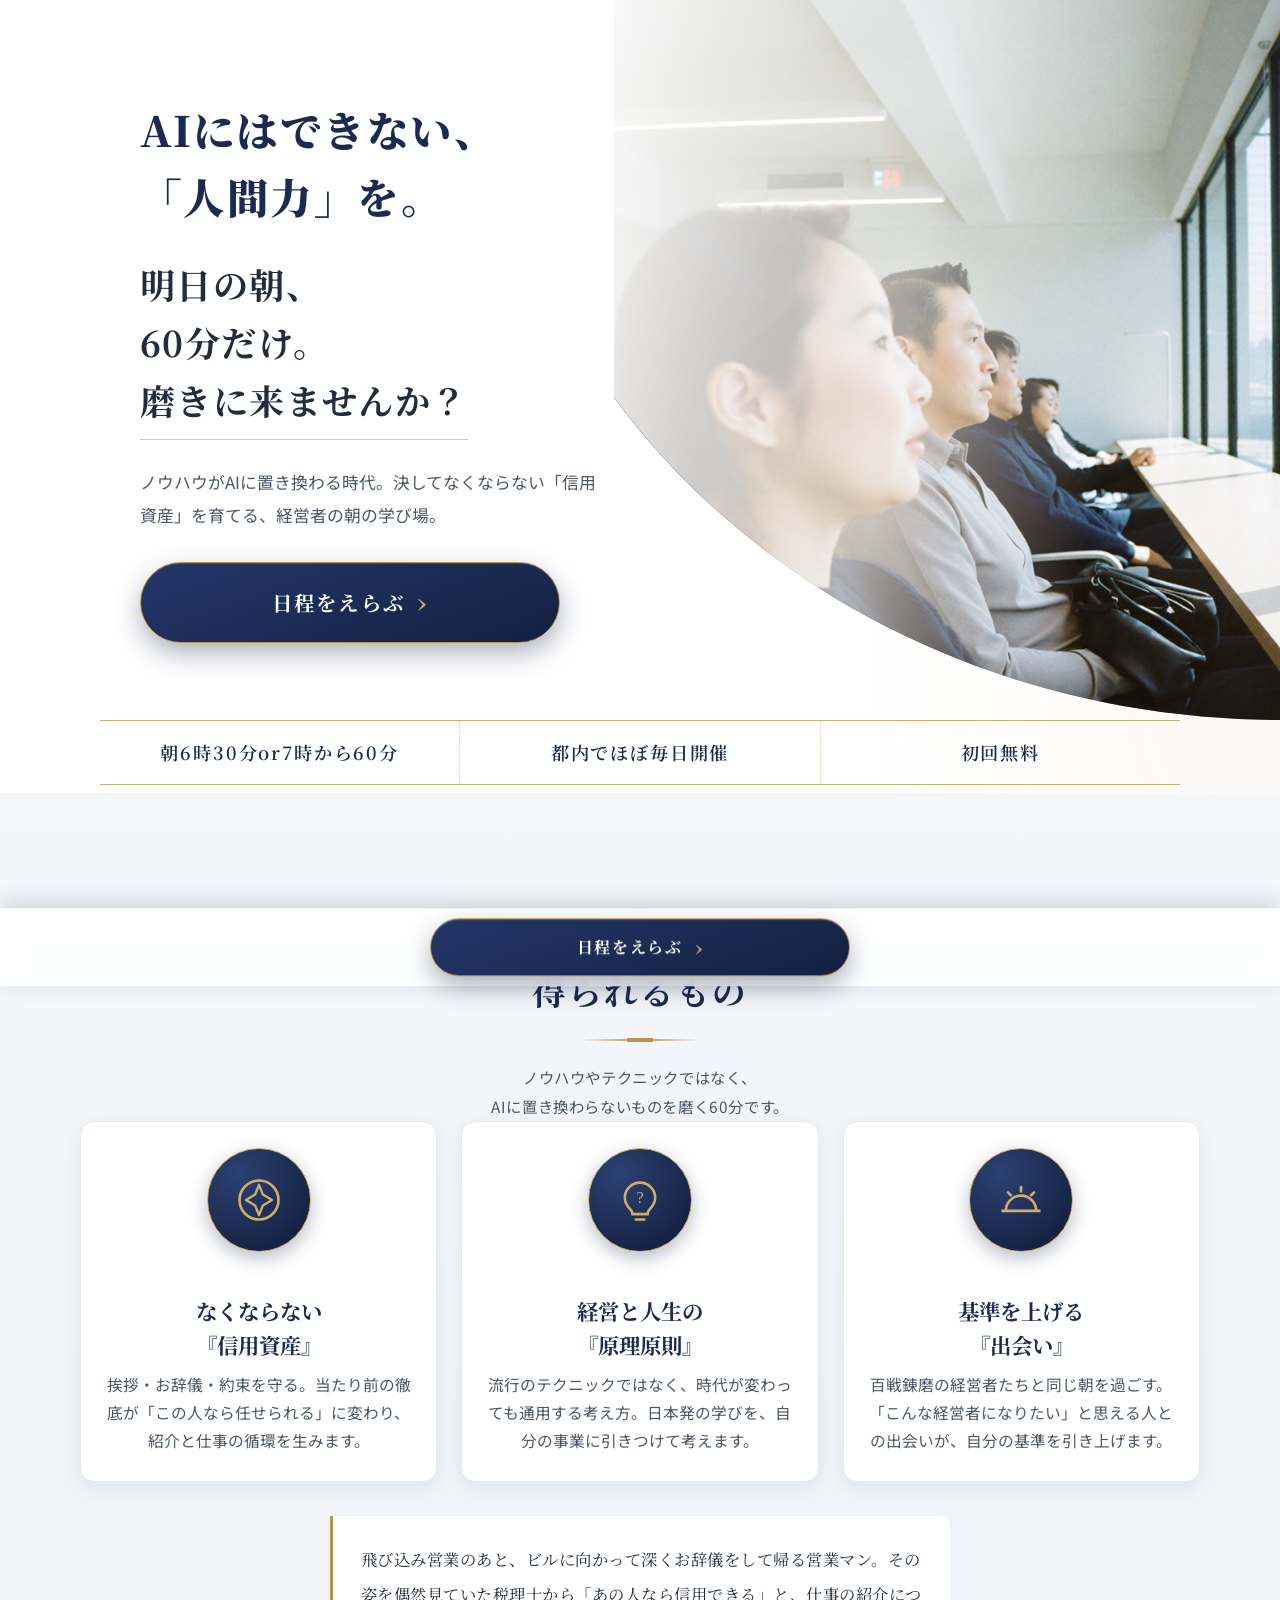
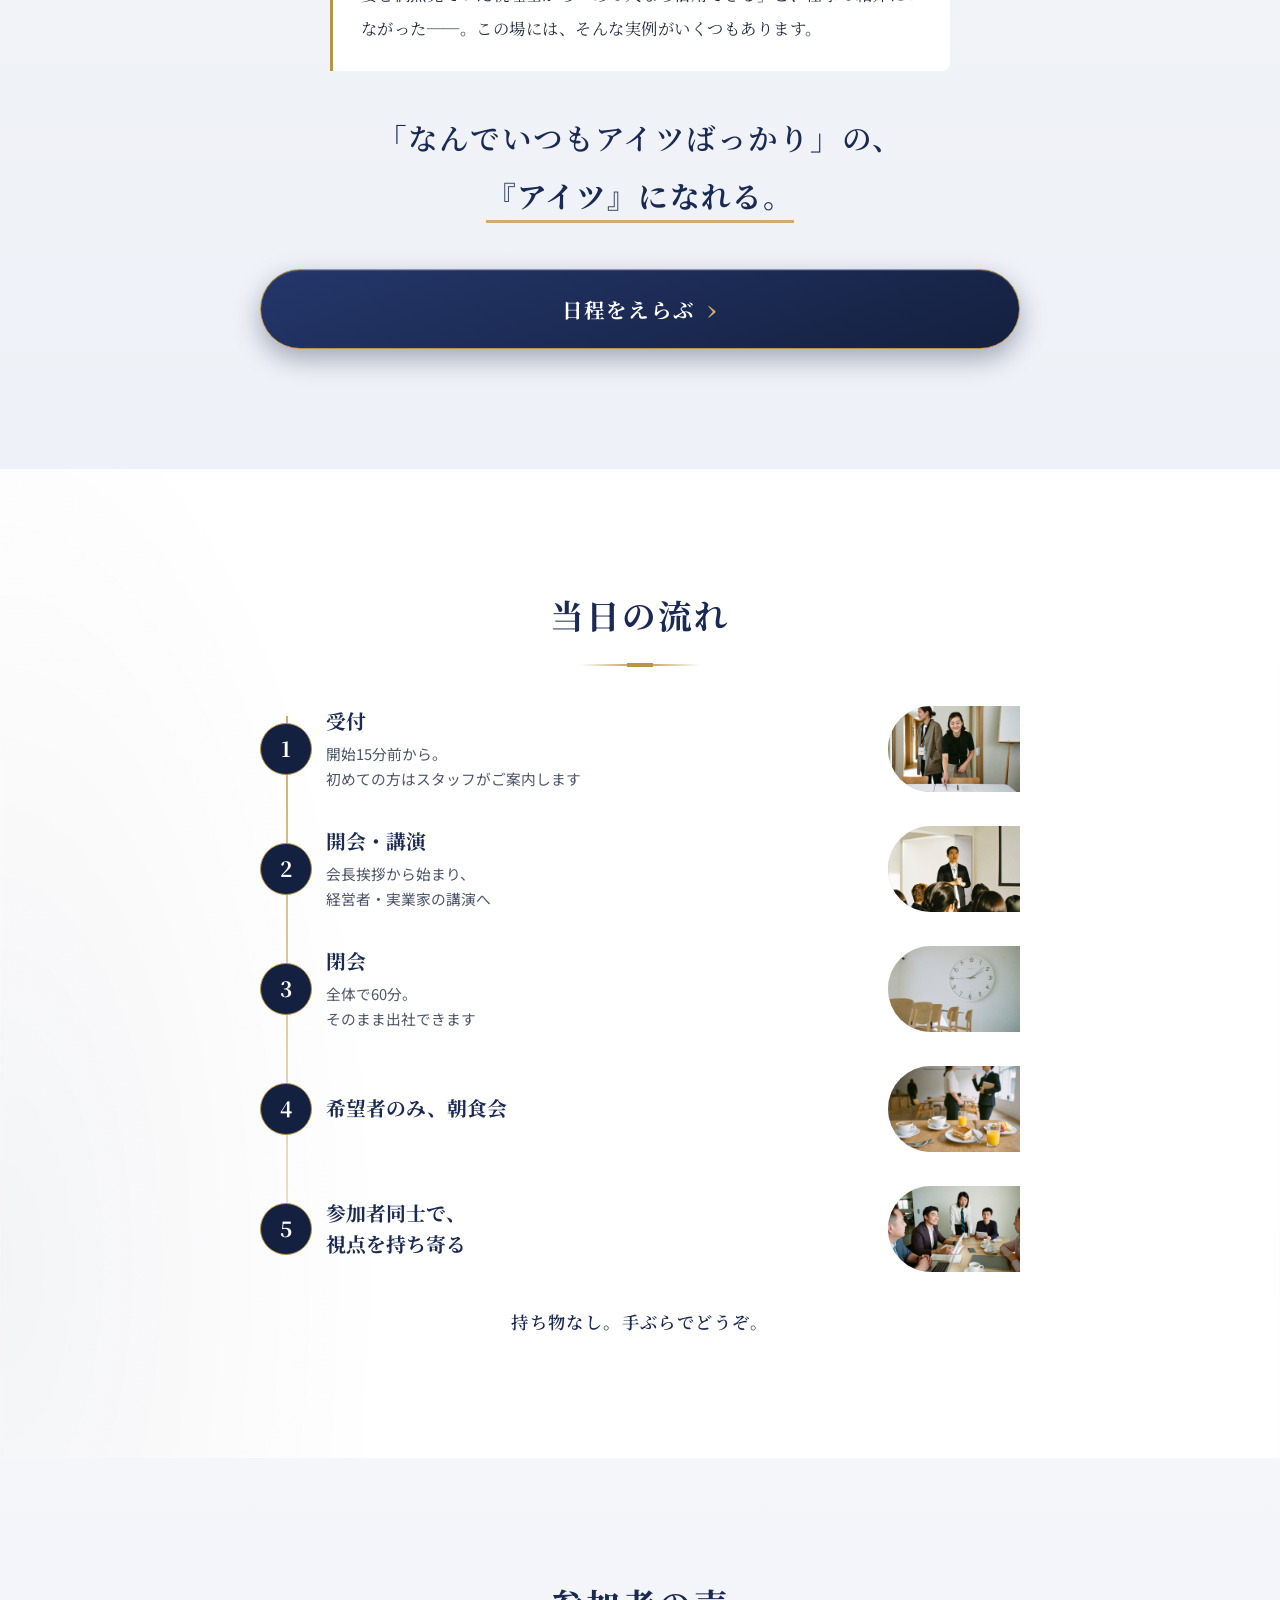
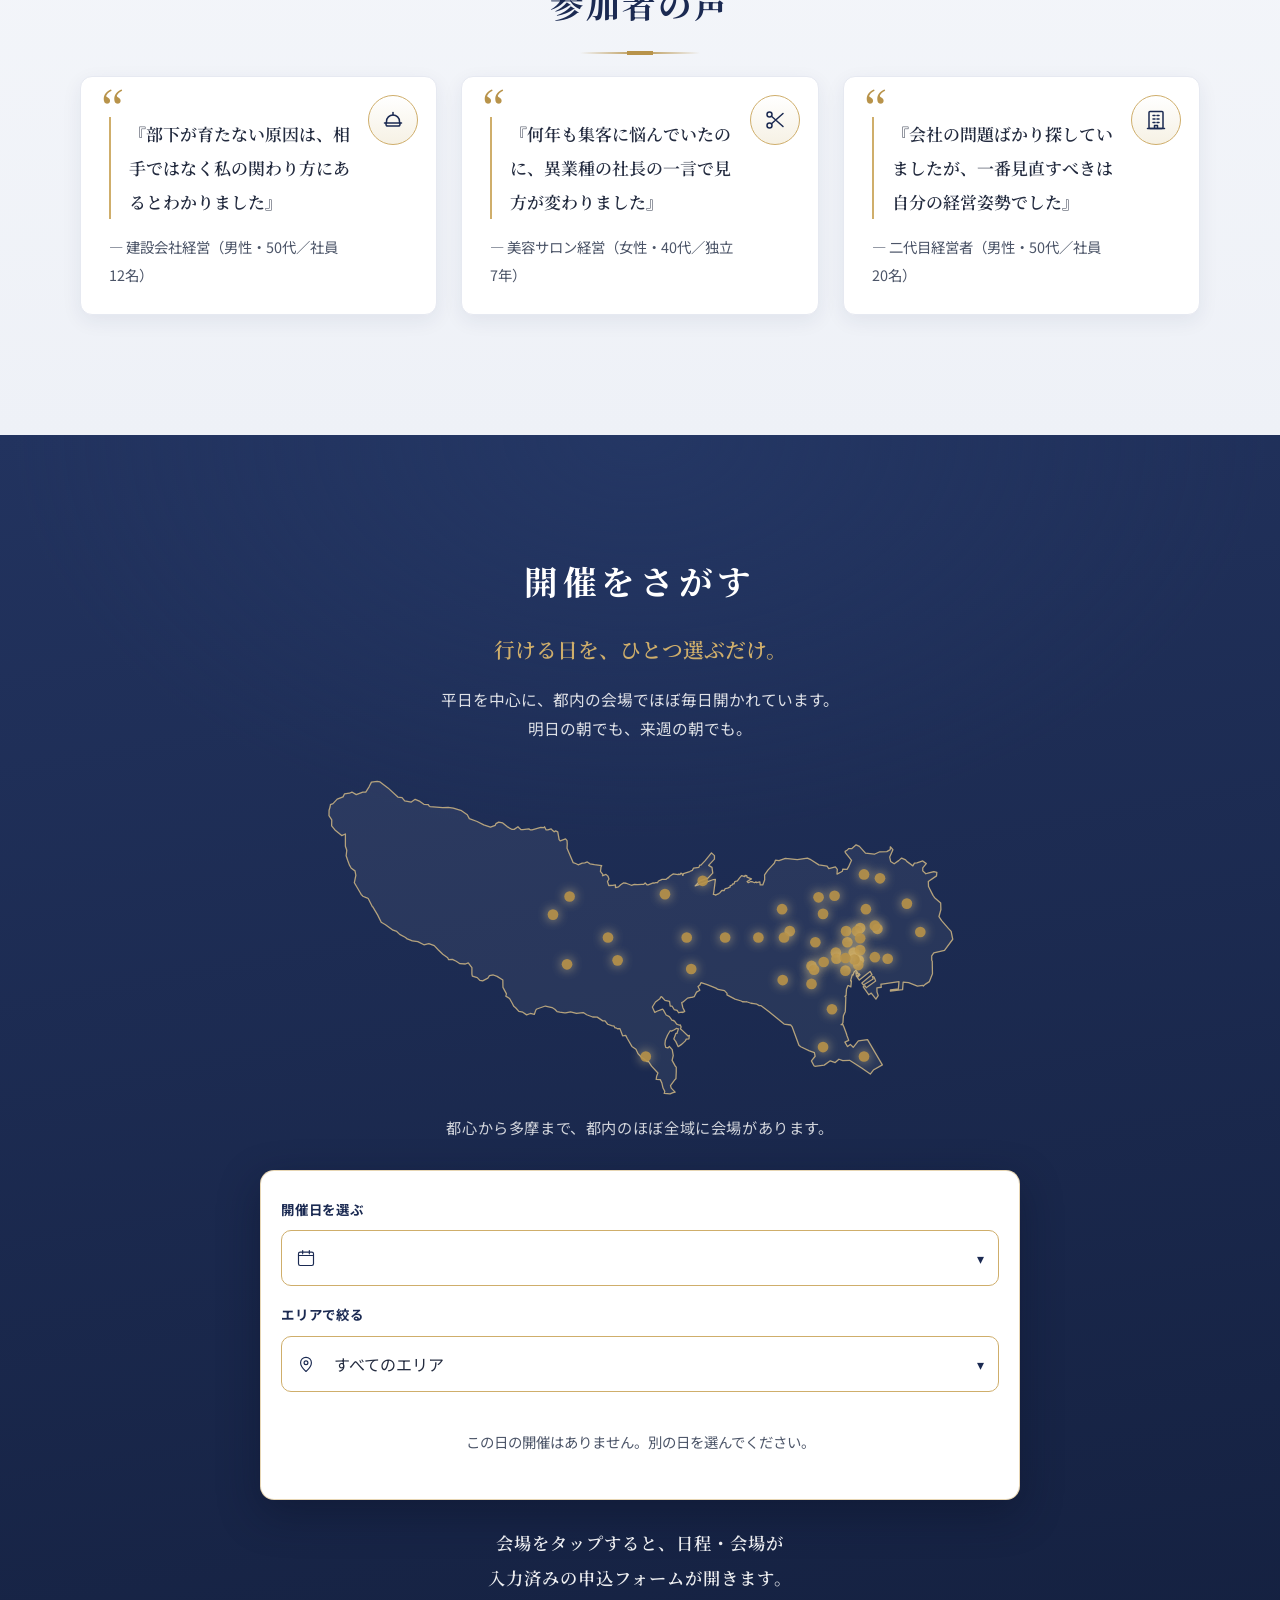
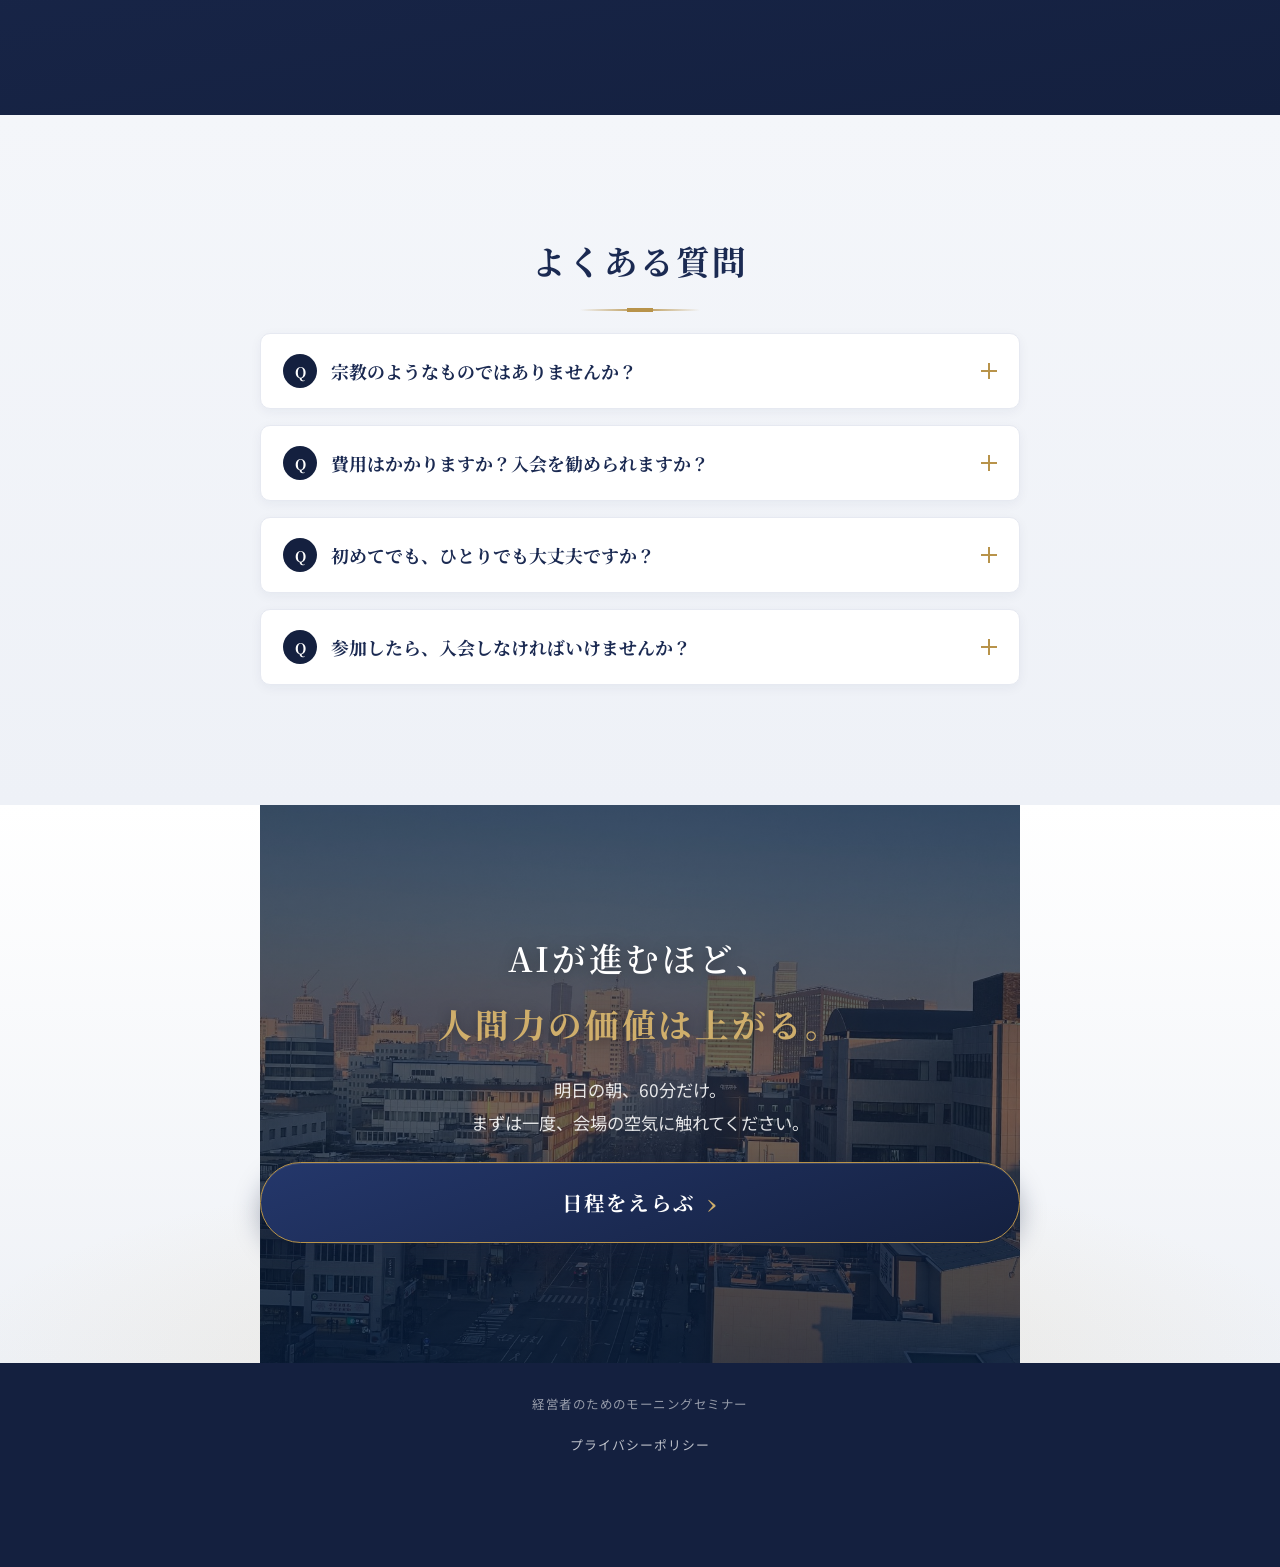
==== seminar/index.html @ 9cd69e85 "LP更新 2026-09-05 16:45" ====
<!DOCTYPE html>
<html lang="ja">
<head>
<meta charset="UTF-8">
<meta name="viewport" content="width=device-width, initial-scale=1.0">
<title>AIにはできない、「人間力」を。｜経営者のためのモーニングセミナー</title>
<meta name="description" content="AIにはできない、「人間力」を。決してなくならない「信用資産」を育てる、経営者の朝の学び場。朝6時30分or7時から60分・都内でほぼ毎日開催・初回無料。">
<meta property="og:type" content="website">
<meta property="og:title" content="AIにはできない、「人間力」を。｜経営者のためのモーニングセミナー">
<meta property="og:description" content="ノウハウがAIに置き換わる時代に、決してなくならない「信用資産」を育てる朝60分の学び。朝6時30分or7時から60分・都内でほぼ毎日開催・初回無料。">
<meta property="og:image" content="https://kengo0231.github.io/morning-seminar-preview/seminar/img/og.jpg">
<meta property="og:image:width" content="1200">
<meta property="og:image:height" content="630">
<meta name="twitter:card" content="summary_large_image">
<meta name="robots" content="noindex, nofollow"><!-- プレビュー公開用 -->
<link rel="preconnect" href="https://fonts.googleapis.com">
<link rel="preconnect" href="https://fonts.gstatic.com" crossorigin>
<link href="https://fonts.googleapis.com/css2?family=Noto+Sans+JP:wght@400;500;700&family=Noto+Serif+JP:wght@500;600;700;900&display=swap" rel="stylesheet">
<link rel="stylesheet" href="css/style.css?v=12">
</head>
<body>
<div class="page">

<!-- ===== ファーストビュー ===== -->
<section class="fv">
  <div class="fv-photo ph" role="img" aria-label="早朝の会場で講話に耳を傾ける経営者たち">
    <img src="img/fv.jpg" alt="早朝の会場で講話に耳を傾ける経営者たち">
  </div>
  <div class="fv-inner">
    <h1 class="fv-title"><span class="big">AIにはできない、</span><br><span class="big">「人間力」を。</span></h1>
    <p class="fv-copy">明日の朝、<br>60分だけ。<br>磨きに来ませんか？</p>
    <div class="fv-lines">
      <p>ノウハウがAIに置き換わる時代。<br>決してなくならない<br>「信用資産」を育てる、<br>経営者の朝の学び場。</p>
    </div>
    <a class="btn-main" href="#find">日程をえらぶ<span class="chev" aria-hidden="true">›</span></a>
  </div>
  <ul class="fact-bar" aria-label="開催概要">
    <li>朝6時30分or7時から60分</li>
    <li>都内でほぼ毎日開催</li>
    <li>初回無料</li>
  </ul>
</section>



<!-- ===== この朝で得られるもの ===== -->
<section class="sec sec-pale">
  <h2 class="h2">この朝で、<br>得られるもの</h2>
  <div class="divider" aria-hidden="true"></div>
  <p class="h2-sub">ノウハウやテクニックではなく、<br>AIに置き換わらないものを磨く60分です。</p>

  <div class="take-grid">
  <div class="take-card">
    <div class="take-medal" aria-hidden="true">
      <svg viewBox="0 0 24 24"><circle cx="12" cy="12" r="9" fill="none" stroke="currentColor" stroke-width="1.2"/><path d="M12 5l1.8 4.5L18 12l-4.2 2.5L12 19l-1.8-4.5L6 12l4.2-2.5z" fill="none" stroke="currentColor" stroke-width="1.1" stroke-linejoin="round"/></svg>
    </div>
    <div class="take-body">
      <h3>なくならない<br>『信用資産』</h3>
      <p>挨拶・お辞儀・約束を守る。当たり前の徹底が「この人なら任せられる」に変わり、紹介と仕事の循環を生みます。</p>
    </div>
  </div>
  <div class="take-card">
    <div class="take-medal" aria-hidden="true">
      <svg viewBox="0 0 24 24"><path d="M12 4a7 7 0 0 1 7 7c0 2.5-1.2 4-2.6 5.4-.6.6-.9 1.2-.9 2.1h-7c0-.9-.3-1.5-.9-2.1C6.2 15 5 13.5 5 11a7 7 0 0 1 7-7z" fill="none" stroke="currentColor" stroke-width="1.2"/><path d="M10 21h4" stroke="currentColor" stroke-width="1.2" stroke-linecap="round"/><text x="12" y="13.4" text-anchor="middle" font-size="7.5" fill="currentColor" font-family="serif">?</text></svg>
    </div>
    <div class="take-body">
      <h3>経営と人生の<br>『原理原則』</h3>
      <p>流行のテクニックではなく、時代が変わっても通用する考え方。日本発の学びを、自分の事業に引きつけて考えます。</p>
    </div>
  </div>
  <div class="take-card">
    <div class="take-medal" aria-hidden="true">
      <svg viewBox="0 0 24 24"><path d="M3 17h18M5 17a7 7 0 0 1 14 0" fill="none" stroke="currentColor" stroke-width="1.2"/><path d="M12 6v2M6 8.5l1.3 1.3M18 8.5l-1.3 1.3" stroke="currentColor" stroke-width="1.2" stroke-linecap="round"/></svg>
    </div>
    <div class="take-body">
      <h3>基準を上げる<br>『出会い』</h3>
      <p>百戦錬磨の経営者たちと同じ朝を過ごす。「こんな経営者になりたい」と思える人との出会いが、自分の基準を引き上げます。</p>
    </div>
  </div>
  </div><!-- /.take-grid -->

  <blockquote class="episode">
    飛び込み営業のあと、ビルに向かって深くお辞儀をして帰る営業マン。その姿を偶然見ていた税理士から「あの人なら信用できる」と、仕事の紹介につながった──。この場には、そんな実例がいくつもあります。
  </blockquote>
  <p class="aitsu">「なんでいつもアイツばっかり」の、<br><b>『アイツ』になれる。</b></p>

  <a class="btn-main mid" href="#find">日程をえらぶ<span class="chev" aria-hidden="true">›</span></a>
</section>

<!-- ===== 当日の流れ ===== -->
<section class="sec">
  <h2 class="h2">当日の流れ</h2>
  <div class="divider" aria-hidden="true"></div>
  <ol class="flow">
    <li>
      <span class="flow-num">1</span>
      <div class="flow-body">
        <h3>受付</h3>
        <p>開始15分前から。<br>初めての方はスタッフがご案内します</p>
      </div>
      <div class="flow-photo ph"><img src="img/flow-1.jpg" alt="受付の様子"></div>
    </li>
    <li>
      <span class="flow-num">2</span>
      <div class="flow-body">
        <h3>開会・講演</h3>
        <p>会長挨拶から始まり、<br>経営者・実業家の講演へ</p>
      </div>
      <div class="flow-photo ph"><img src="img/flow-2.jpg" alt="講演の様子"></div>
    </li>
    <li>
      <span class="flow-num">3</span>
      <div class="flow-body">
        <h3>閉会</h3>
        <p>全体で60分。<br>そのまま出社できます</p>
      </div>
      <div class="flow-photo ph"><img src="img/flow-4.jpg" alt="閉会時刻を示す時計"></div>
    </li>
    <li>
      <span class="flow-num">4</span>
      <div class="flow-body">
        <h3>希望者のみ、朝食会</h3>
      </div>
      <div class="flow-photo ph"><img src="img/flow-5.jpg" alt="朝食会の様子"></div>
    </li>
    <li>
      <span class="flow-num">5</span>
      <div class="flow-body">
        <h3>参加者同士で、<br>視点を持ち寄る</h3>
      </div>
      <div class="flow-photo ph"><img src="img/flow-3.jpg" alt="参加者同士の意見交換"></div>
    </li>
  </ol>
  <p class="flow-note">持ち物なし。手ぶらでどうぞ。</p>
</section>

<!-- ===== 参加者の声 ===== -->
<section class="sec sec-pale">
  <h2 class="h2">参加者の声</h2>
  <div class="divider" aria-hidden="true"></div>
  <div class="voice-grid">
  <blockquote class="voice">
    <span class="voice-mark" aria-hidden="true">“</span>
    <span class="voice-avatar" aria-hidden="true"><svg xmlns="http://www.w3.org/2000/svg" viewBox="0 0 24 24" fill="none" stroke="currentColor" stroke-width="1.5" stroke-linecap="round" stroke-linejoin="round" aria-hidden="true"><path d="M5.5 15v-1.5a6.5 6.5 0 0 1 13 0V15"/><path d="M3.5 15h17"/><path d="M12 7v-2.5"/><path d="M5 15v1.2A1.8 1.8 0 0 0 6.8 18h10.4a1.8 1.8 0 0 0 1.8-1.8V15"/></svg></span>
    <p>『部下が育たない原因は、相手ではなく私の関わり方にあるとわかりました』</p>
    <footer>― 建設会社経営（男性・50代／社員12名）</footer>
  </blockquote>
  <blockquote class="voice">
    <span class="voice-mark" aria-hidden="true">“</span>
    <span class="voice-avatar" aria-hidden="true"><svg xmlns="http://www.w3.org/2000/svg" viewBox="0 0 24 24" fill="none" stroke="currentColor" stroke-width="1.5" stroke-linecap="round" stroke-linejoin="round" aria-hidden="true"><circle cx="6.5" cy="6.5" r="2.5"/><circle cx="6.5" cy="17.5" r="2.5"/><path d="M8.5 8.2L20 18.5M8.5 15.8L20 5.5"/></svg></span>
    <p>『何年も集客に悩んでいたのに、異業種の社長の一言で見方が変わりました』</p>
    <footer>― 美容サロン経営（女性・40代／独立7年）</footer>
  </blockquote>
  <blockquote class="voice">
    <span class="voice-mark" aria-hidden="true">“</span>
    <span class="voice-avatar" aria-hidden="true"><svg xmlns="http://www.w3.org/2000/svg" viewBox="0 0 24 24" fill="none" stroke="currentColor" stroke-width="1.5" stroke-linecap="round" stroke-linejoin="round" aria-hidden="true"><rect x="5" y="3.5" width="14" height="17" rx="1"/><path d="M3.5 20.5h17M9 7.5h2M13 7.5h2M9 11h2M13 11h2M9 14.5h2M13 14.5h2M10.5 20.5v-3h3v3"/></svg></span>
    <p>『会社の問題ばかり探していましたが、一番見直すべきは自分の経営姿勢でした』</p>
    <footer>― 二代目経営者（男性・50代／社員20名）</footer>
  </blockquote>
  </div><!-- /.voice-grid -->
</section>

<!-- ===== 開催をさがす ===== -->
<section class="sec find-navy" id="find">
  <h2 class="h2 framed">開催をさがす</h2>
  <p class="find-lead">行ける日を、ひとつ選ぶだけ。</p>
  <p class="body center small">
    平日を中心に、都内の会場でほぼ毎日開かれています。<br>
    明日の朝でも、来週の朝でも。
  </p>

  <div class="tk-map">
    <svg xmlns="http://www.w3.org/2000/svg" viewBox="0 0 600 310" role="img" aria-label="東京都内の開催エリア。都心から多摩まで50のエリアに会場がある">
<path class="tk-land" d="M8.4 40.9 L8.5 35.8 L9.5 32.6 L9.8 30.5 L12.2 29.6 L16.1 25.4 L21.6 23.3 L22.9 20.6 L27.6 19.9 L29.9 18.8 L34.0 21.2 L40.1 18.9 L42.9 18.9 L46.0 13.9 L48.2 9.5 L53.6 8.8 L56.3 9.3 L63.7 14.9 L73.0 23.5 L76.9 24.1 L79.4 27.0 L85.6 28.2 L89.2 25.6 L93.7 27.6 L97.4 30.3 L101.5 30.6 L102.1 31.7 L103.1 32.4 L115.1 33.3 L120.2 33.2 L125.0 33.8 L132.7 36.3 L138.1 40.1 L140.0 43.7 L147.3 46.4 L153.5 49.6 L159.8 51.6 L164.3 50.0 L164.9 48.4 L167.5 47.0 L171.3 47.8 L175.4 51.2 L179.7 53.7 L182.0 53.8 L185.6 51.3 L187.0 52.8 L188.5 54.1 L190.1 54.0 L195.8 53.3 L197.3 54.3 L198.8 54.3 L207.0 52.0 L210.1 52.1 L210.5 51.3 L212.0 54.3 L213.6 54.3 L216.7 53.3 L217.6 54.3 L219.6 56.1 L220.9 55.2 L222.9 56.1 L224.2 63.3 L225.2 64.6 L230.2 62.7 L231.6 64.3 L231.8 67.3 L231.6 71.4 L237.4 85.0 L240.2 86.0 L242.0 87.0 L245.8 85.4 L248.2 85.1 L250.6 84.3 L253.1 86.1 L257.3 86.9 L264.1 87.8 L263.4 89.2 L263.3 90.7 L262.9 93.1 L265.1 95.9 L265.1 96.8 L264.8 97.3 L265.1 97.1 L268.1 96.0 L270.0 97.7 L270.9 100.3 L269.5 102.7 L270.7 106.4 L274.4 106.2 L277.0 105.8 L277.0 108.3 L277.1 108.4 L279.8 107.7 L281.9 105.7 L284.4 104.0 L287.0 104.3 L291.9 106.2 L294.8 105.3 L297.6 105.6 L301.8 105.4 L303.5 105.4 L304.8 103.9 L306.5 105.7 L307.6 105.8 L312.4 104.0 L313.3 104.2 L314.7 103.8 L316.4 103.8 L317.3 102.2 L320.7 100.7 L324.2 100.7 L326.2 99.1 L326.9 99.3 L327.2 98.3 L331.0 95.6 L335.8 96.3 L335.9 95.8 L337.6 96.1 L338.2 94.9 L339.1 95.0 L340.1 97.0 L340.2 97.0 L340.7 95.2 L346.6 93.3 L349.0 92.3 L350.2 90.1 L355.2 89.4 L356.0 87.3 L357.1 87.3 L361.1 83.1 L367.0 75.8 L369.8 78.4 L369.8 81.7 L364.3 87.5 L367.5 89.4 L368.2 94.8 L363.7 99.5 L356.3 102.1 L351.7 106.8 L358.2 104.7 L368.9 100.8 L370.7 100.6 L369.2 112.5 L368.8 114.7 L370.3 114.9 L370.7 115.5 L373.9 114.0 L375.2 112.9 L376.7 111.1 L379.0 111.1 L379.7 109.5 L380.9 109.0 L382.1 108.8 L384.6 107.7 L384.5 106.8 L386.7 105.7 L386.9 104.8 L388.2 104.9 L388.9 102.7 L391.3 102.1 L393.2 99.5 L395.2 97.1 L398.3 98.0 L398.5 97.0 L400.1 97.2 L400.3 98.6 L404.5 100.2 L400.4 102.6 L401.6 103.8 L403.8 102.7 L405.3 102.9 L407.4 103.8 L408.8 103.0 L409.2 103.7 L412.4 103.1 L412.7 105.9 L415.1 105.9 L416.9 101.1 L416.8 96.4 L419.9 92.0 L423.4 88.2 L425.9 85.5 L427.0 82.7 L430.3 83.1 L436.3 80.9 L447.5 82.1 L457.0 80.8 L460.1 82.1 L460.6 82.5 L467.7 87.1 L475.4 88.2 L477.0 90.6 L483.2 88.9 L485.0 91.2 L484.7 95.7 L489.8 93.0 L490.1 91.0 L494.1 91.3 L495.5 89.0 L498.3 82.8 L492.5 75.6 L492.3 74.4 L494.0 73.4 L495.2 72.3 L495.4 71.9 L498.7 71.8 L502.6 68.3 L505.7 69.7 L511.4 76.0 L519.7 77.1 L524.8 74.8 L531.4 74.6 L534.6 72.8 L534.7 70.1 L537.1 72.8 L534.1 79.7 L535.0 83.9 L538.3 86.0 L542.5 83.1 L545.3 80.7 L549.0 82.4 L550.1 83.8 L555.8 88.0 L557.3 85.4 L559.6 85.2 L565.1 83.4 L568.4 85.9 L565.1 89.9 L565.1 92.7 L568.0 95.4 L570.8 94.5 L575.5 93.3 L578.3 94.0 L578.0 97.4 L570.3 102.6 L570.5 107.3 L574.7 115.7 L574.8 115.8 L576.0 117.6 L576.2 117.9 L581.9 122.8 L582.1 128.9 L580.3 135.5 L582.8 139.3 L589.3 146.8 L591.7 149.4 L593.2 156.8 L585.5 167.2 L575.5 169.5 L573.5 172.3 L573.5 176.5 L574.0 177.4 L574.2 189.2 L571.3 196.5 L567.3 199.1 L565.7 200.6 L565.1 200.0 L560.1 200.7 L551.8 197.5 L549.1 197.3 L546.7 197.1 L546.2 204.0 L534.8 205.4 L534.8 204.3 L542.2 203.4 L542.8 196.5 L526.9 198.9 L525.9 199.0 L526.2 201.8 L522.1 202.3 L522.2 206.1 L522.4 206.8 L523.3 209.6 L521.2 212.9 L516.8 207.3 L514.4 208.8 L509.3 201.4 L510.9 200.4 L512.1 202.3 L520.9 195.9 L519.4 192.2 L517.9 191.6 L518.6 194.0 L509.5 199.7 L508.0 197.9 L517.5 189.9 L515.7 187.0 L505.6 195.1 L503.8 192.6 L506.2 190.1 L505.4 189.1 L503.0 191.8 L502.4 188.2 L503.8 188.9 L504.4 188.5 L502.4 186.1 L500.7 187.6 L499.6 190.5 L499.0 190.2 L497.4 195.8 L498.2 195.8 L497.7 201.4 L495.3 200.2 L494.9 200.3 L493.6 203.6 L493.2 209.7 L493.0 209.8 L493.0 209.6 L492.6 209.7 L492.3 210.3 L492.2 210.7 L493.0 210.8 L492.5 223.8 L492.4 224.7 L490.7 228.5 L490.3 234.9 L489.8 236.0 L488.5 236.9 L490.1 236.6 L491.2 239.0 L493.3 244.7 L494.0 247.0 L495.7 251.6 L492.1 253.2 L494.6 257.4 L497.2 255.4 L499.9 258.1 L504.7 252.0 L513.3 250.9 L527.2 274.6 L518.8 279.4 L515.9 283.2 L507.8 277.5 L496.5 270.3 L490.1 270.6 L486.5 269.3 L483.0 272.4 L478.4 270.8 L472.7 274.8 L464.0 275.9 L463.1 275.4 L460.7 270.8 L464.2 266.5 L463.5 263.1 L458.3 261.2 L450.7 257.6 L449.0 256.1 L442.7 239.0 L441.2 237.2 L435.1 236.3 L428.2 230.6 L421.0 224.7 L415.1 220.3 L413.5 219.1 L411.8 219.0 L409.6 217.7 L406.6 217.2 L404.0 216.8 L400.0 215.4 L399.4 215.5 L396.1 215.4 L394.9 214.7 L389.1 212.9 L381.5 208.9 L381.6 207.6 L379.2 205.0 L373.1 203.9 L371.2 202.6 L362.9 199.3 L357.2 197.5 L356.2 199.8 L354.4 201.1 L356.1 204.6 L353.0 206.4 L350.8 210.7 L348.7 211.3 L347.9 211.4 L344.6 212.0 L340.1 215.8 L339.1 216.1 L340.1 220.7 L341.9 224.4 L340.1 225.5 L339.5 225.1 L336.2 225.7 L334.8 223.5 L332.0 222.7 L330.0 219.4 L328.3 219.4 L327.7 215.1 L323.4 214.1 L320.5 211.0 L319.8 210.6 L318.6 212.5 L314.5 215.6 L311.6 220.3 L313.9 225.4 L315.9 224.3 L321.2 222.3 L322.0 223.2 L324.5 227.8 L327.5 229.3 L329.8 232.3 L330.1 232.8 L331.6 232.8 L331.9 233.6 L332.4 233.5 L334.4 236.3 L337.1 237.4 L337.7 237.1 L338.6 239.0 L337.9 240.7 L340.1 242.7 L345.1 247.5 L346.3 247.0 L345.9 250.1 L343.4 250.4 L342.5 252.1 L340.1 254.4 L338.6 255.6 L335.8 257.5 L333.6 252.8 L331.7 250.3 L333.7 245.0 L334.6 245.1 L336.0 240.8 L334.0 240.4 L332.2 241.6 L329.4 243.0 L328.3 242.6 L325.9 246.6 L323.8 251.5 L323.4 255.2 L324.1 258.1 L326.3 258.7 L327.5 257.2 L330.2 260.3 L331.2 265.8 L330.1 270.4 L333.1 275.8 L334.0 276.7 L334.0 281.1 L333.7 287.6 L332.9 288.2 L328.6 294.0 L329.3 296.4 L333.0 300.1 L331.0 300.6 L328.2 301.7 L322.7 301.3 L322.9 300.6 L323.2 299.3 L321.6 296.3 L320.4 291.3 L319.0 288.4 L315.2 288.2 L315.6 285.2 L316.8 282.2 L310.8 275.8 L308.0 271.4 L306.5 271.5 L303.4 268.7 L301.5 267.6 L298.3 264.3 L296.2 259.9 L292.4 257.3 L288.1 249.9 L286.6 246.9 L283.7 247.3 L281.2 240.6 L278.8 240.7 L277.3 239.8 L276.4 239.8 L276.1 239.0 L275.7 238.2 L273.4 237.8 L269.7 236.5 L267.2 233.4 L265.1 233.3 L259.9 229.8 L255.6 229.7 L250.0 227.6 L246.8 225.5 L240.4 226.4 L234.9 224.8 L230.3 225.8 L229.3 225.8 L224.8 225.2 L222.2 224.6 L220.1 222.4 L217.5 220.8 L211.3 219.4 L203.3 222.2 L202.4 223.0 L200.9 227.3 L197.2 226.4 L193.7 227.7 L190.1 225.2 L186.4 224.4 L183.6 221.3 L181.7 219.7 L180.2 216.8 L177.7 212.4 L174.2 210.1 L174.8 208.0 L171.5 201.9 L171.4 195.0 L166.0 191.6 L162.5 190.3 L158.9 191.0 L157.4 193.2 L152.5 195.8 L149.9 195.4 L147.4 192.8 L142.8 191.3 L142.4 189.5 L142.4 183.5 L139.0 178.9 L136.3 180.0 L131.2 179.7 L127.7 177.4 L124.1 175.7 L120.6 176.0 L119.7 174.2 L115.1 170.9 L111.0 166.9 L107.1 162.8 L102.0 161.0 L97.4 162.0 L91.7 159.0 L86.5 158.4 L84.9 157.6 L81.7 156.5 L80.2 155.2 L74.7 152.2 L71.9 149.5 L68.5 148.3 L61.4 143.2 L57.4 140.9 L54.1 134.2 L49.5 126.5 L49.1 126.3 L45.2 118.6 L43.9 118.0 L40.1 116.5 L39.7 115.8 L38.7 115.0 L37.6 113.0 L32.2 103.8 L33.6 96.8 L32.8 92.7 L29.3 90.2 L27.5 87.1 L26.0 83.0 L24.5 78.5 L25.1 73.3 L23.8 69.6 L23.8 58.1 L20.3 59.6 L14.0 54.3 L10.9 50.5 L11.0 44.8 L8.4 40.9Z"/>
<g class="tk-dots"><circle cx="218.4" cy="133.7" r="5"><title>あきる野市</title></circle><circle cx="467.4" cy="117.5" r="5"><title>いたばし</title></circle><circle cx="279.0" cy="176.6" r="5"><title>ひの多摩</title></circle><circle cx="506.4" cy="146.3" r="5"><title>上野</title></circle><circle cx="433.8" cy="195.1" r="5"><title>世田谷区</title></circle><circle cx="505.2" cy="176.6" r="5"><title>中央区</title></circle><circle cx="440.4" cy="149.2" r="5"><title>中野区</title></circle><circle cx="500.4" cy="169.2" r="5"><title>丸の内</title></circle><circle cx="231.6" cy="180.3" r="5"><title>八王子市</title></circle><circle cx="482.4" cy="116.0" r="5"><title>北区</title></circle><circle cx="494.4" cy="159.6" r="5"><title>千代田区</title></circle><circle cx="480.0" cy="222.4" r="5"><title>品川区</title></circle><circle cx="522.6" cy="147.0" r="5"><title>墨田区</title></circle><circle cx="471.6" cy="257.9" r="5"><title>大田区</title></circle><circle cx="343.8" cy="155.2" r="5"><title>小金井市</title></circle><circle cx="348.0" cy="184.7" r="5"><title>府中・調布</title></circle><circle cx="493.2" cy="149.2" r="5"><title>文京区</title></circle><circle cx="464.4" cy="159.6" r="5"><title>新宿区</title></circle><circle cx="506.4" cy="167.0" r="5"><title>日本橋</title></circle><circle cx="435.0" cy="155.2" r="5"><title>杉並区東</title></circle><circle cx="411.0" cy="155.2" r="5"><title>杉並区西</title></circle><circle cx="323.4" cy="114.5" r="5"><title>東村山市</title></circle><circle cx="379.8" cy="155.2" r="5"><title>武蔵野市・三鷹市</title></circle><circle cx="562.8" cy="150.0" r="5"><title>江戸川区</title></circle><circle cx="532.2" cy="175.1" r="5"><title>江東区</title></circle><circle cx="520.2" cy="144.1" r="5"><title>浅草</title></circle><circle cx="520.2" cy="173.6" r="5"><title>深川</title></circle><circle cx="358.8" cy="102.0" r="5"><title>清瀬・東久留米準</title></circle><circle cx="460.8" cy="181.8" r="5"><title>渋谷区</title></circle><circle cx="463.2" cy="185.4" r="5"><title>渋谷区中央</title></circle><circle cx="492.6" cy="186.2" r="5"><title>港区</title></circle><circle cx="503.4" cy="149.2" r="5"><title>湯島</title></circle><circle cx="305.4" cy="266.7" r="5"><title>町田市</title></circle><circle cx="460.8" cy="198.7" r="5"><title>目黒区</title></circle><circle cx="234.0" cy="116.7" r="5"><title>福生・羽村</title></circle><circle cx="506.4" cy="155.9" r="5"><title>秋葉原準</title></circle><circle cx="270.0" cy="155.2" r="5"><title>立川・昭島</title></circle><circle cx="504.6" cy="181.0" r="5"><title>築地</title></circle><circle cx="483.6" cy="169.2" r="5"><title>紀尾井町</title></circle><circle cx="433.2" cy="128.6" r="5"><title>練馬区</title></circle><circle cx="510.0" cy="266.7" r="5"><title>羽田空港</title></circle><circle cx="511.8" cy="128.6" r="5"><title>荒川区</title></circle><circle cx="550.2" cy="123.4" r="5"><title>葛飾区</title></circle><circle cx="471.6" cy="133.0" r="5"><title>豊島区</title></circle><circle cx="484.2" cy="175.1" r="5"><title>赤坂</title></circle><circle cx="525.0" cy="99.7" r="5"><title>足立区</title></circle><circle cx="510.0" cy="96.0" r="5"><title>足立区西</title></circle><circle cx="501.0" cy="175.8" r="5"><title>銀座</title></circle><circle cx="492.6" cy="174.4" r="5"><title>霞が関</title></circle><circle cx="472.2" cy="178.1" r="5"><title>青山</title></circle></g>
</svg>
    <p class="tk-cap">都心から多摩まで、都内のほぼ全域に会場があります。</p>
  </div>
  <div class="find-ui">
    <label class="find-label" for="dateSelect">開催日を選ぶ</label>
    <div class="date-select-wrap">
      <svg class="cal-icon" viewBox="0 0 24 24" aria-hidden="true"><rect x="3" y="5" width="18" height="16" rx="2" fill="none" stroke="currentColor" stroke-width="1.4"/><path d="M3 9h18M8 3v4M16 3v4" stroke="currentColor" stroke-width="1.4" stroke-linecap="round"/></svg>
      <select id="dateSelect" aria-label="開催日を選ぶ"></select>
    </div>
    <label class="find-label second" for="areaSelect">エリアで絞る</label>
    <div class="date-select-wrap">
      <svg class="cal-icon" viewBox="0 0 24 24" aria-hidden="true"><path d="M12 21s-6.5-5.6-6.5-10.4A6.5 6.5 0 0 1 12 4a6.5 6.5 0 0 1 6.5 6.6C18.5 15.4 12 21 12 21z" fill="none" stroke="currentColor" stroke-width="1.4" stroke-linejoin="round"/><circle cx="12" cy="10.5" r="2.3" fill="none" stroke="currentColor" stroke-width="1.4"/></svg>
      <select id="areaSelect" aria-label="エリアで絞る"><option value="">すべてのエリア</option></select>
    </div>
    <div class="venue-list" id="venueList" aria-live="polite"></div>
  </div>

  <p class="tap-note">会場をタップすると、日程・会場が<br>入力済みの申込フォームが開きます。</p>
</section>

<!-- ===== FAQ ===== -->
<section class="sec sec-pale">
  <h2 class="h2">よくある質問</h2>
  <div class="divider" aria-hidden="true"></div>
  <details class="faq">
    <summary><span class="fq">Q</span>宗教のようなものではありませんか？<span class="plus" aria-hidden="true"></span></summary>
    <div class="fa"><span class="fa-mark">A</span><p>宗教団体ではありません。経営と人生の原理原則、人としての「あり方」を学び実践する、経営者の学びの場です。</p></div>
  </details>
  <details class="faq">
    <summary><span class="fq">Q</span>費用はかかりますか？入会を勧められますか？<span class="plus" aria-hidden="true"></span></summary>
    <div class="fa"><span class="fa-mark">A</span><p>初回参加は無料です。継続される場合は入会のご案内をしますが、強制することはありません。体験してから、ご自身のペースでご判断ください。</p></div>
  </details>
  <details class="faq">
    <summary><span class="fq">Q</span>初めてでも、ひとりでも大丈夫ですか？<span class="plus" aria-hidden="true"></span></summary>
    <div class="fa"><span class="fa-mark">A</span><p>初参加の方こそ歓迎します。受付からスタッフがご案内します。</p></div>
  </details>
  <details class="faq">
    <summary><span class="fq">Q</span>参加したら、入会しなければいけませんか？<span class="plus" aria-hidden="true"></span></summary>
    <div class="fa"><span class="fa-mark">A</span><p>いいえ。まずは見学だけの参加もできます。入会するかどうかは、何度か参加してからで構いません。</p></div>
  </details>
</section>

<!-- ===== 締め ===== -->
<section class="sec closing-sec closing-dark">
  <div class="closing-photo ph"><img src="img/dawn.jpg" alt="朝日を受ける東京のオフィス街"></div>
  <p class="closing-q">AIが進むほど、<br><b>人間力の価値は上がる。</b></p>
  <p class="body center">明日の朝、60分だけ。<br>まずは一度、会場の空気に触れてください。</p>
  <a class="btn-main" href="#find">日程をえらぶ<span class="chev" aria-hidden="true">›</span></a>
</section>

<footer class="foot">
  <p class="foot-brand">経営者のためのモーニングセミナー</p>
  <nav class="foot-links">
    <a href="../privacy.html">プライバシーポリシー</a>
  </nav>
</footer>

</div><!-- /.page -->

<!-- 追従CTA -->
<div class="sticky-cta" id="stickyCta" aria-hidden="true">
  <a class="btn-main slim" href="#find">日程をえらぶ<span class="chev" aria-hidden="true">›</span></a>
</div>

<script>
// ===== 開催をさがす：日付×エリアの複合絞り込み =====
// データ源: data/schedule.json（tools/update_schedule.sh が毎朝 tokyo-rinri.net/ms/ から自動更新）
const sel = document.getElementById('dateSelect');
const areaSel = document.getElementById('areaSelect');
const list = document.getElementById('venueList');
let byDate = new Map();
let prefillTemplate = '';   // data/form-config.json から読み込み（__DATE__/__VENUE__入りのGoogleフォームURL）
let scheduleYear = new Date().getFullYear();

// 会場タップ時のフォームURLを組み立てる
function formUrl(v) {
  if (!prefillTemplate) return '#';
  const [m, day] = v.date.split('/').map(Number);
  const dateStr = `${scheduleYear}年${m}月${day}日（${v.weekday || ''}）${v.time || ''}開始`;
  const venueStr = `${v.kai}｜${v.venue || ''}`;
  return prefillTemplate
    .replace('__DATE__', encodeURIComponent(dateStr))
    .replace('__VENUE__', encodeURIComponent(venueStr));
}

// 単会名から地域ラベルを作る（表記方針: LP上は地域名で表示）
function areaLabel(kai) {
  return (kai || '').replace(/倫理法人会$/, '') || kai;
}

// 会場の並び順: 東→西（単会の所在地の経度。未登録の単会は都心扱い）
const AREA_LON = {'あきる野市': 139.294, 'いたばし': 139.709, 'ひの多摩': 139.395, '上野': 139.774, '世田谷区': 139.653, '中央区': 139.772, '中野区': 139.664, '丸の内': 139.764, '八王子市': 139.316, '北区': 139.734, '千代田区': 139.754, '品川区': 139.73, '墨田区': 139.801, '大田区': 139.716, '小金井市': 139.503, '府中・調布': 139.51, '文京区': 139.752, '新宿区': 139.704, '日本橋': 139.774, '杉並区東': 139.655, '杉並区西': 139.615, '東村山市': 139.469, '武蔵野市・三鷹市': 139.563, '江戸川区': 139.868, '江東区': 139.817, '浅草': 139.797, '深川': 139.797, '清瀬・東久留米準': 139.528, '渋谷区': 139.698, '渋谷区中央': 139.702, '港区': 139.751, '湯島': 139.769, '町田市': 139.439, '目黒区': 139.698, '福生・羽村': 139.32, '秋葉原準': 139.774, '立川・昭島': 139.38, '築地': 139.771, '紀尾井町': 139.736, '練馬区': 139.652, '羽田空港': 139.78, '荒川区': 139.783, '葛飾区': 139.847, '豊島区': 139.716, '赤坂': 139.737, '足立区': 139.805, '足立区西': 139.78, '銀座': 139.765, '霞が関': 139.751, '青山': 139.717};
function areaLon(kai) { const v = AREA_LON[areaLabel(kai)]; return v === undefined ? 139.75 : v; }
function eastToWest(a, b) { return areaLon(b.kai) - areaLon(a.kai) || (a.time || '').localeCompare(b.time || ''); }

function currentVenues() {
  const area = areaSel.value;
  return (byDate.get(sel.value) || []).filter(v => !area || areaLabel(v.kai) === area);
}

function render() {
  const venues = currentVenues();
  const area = areaSel.value;
  list.innerHTML = venues.length
    ? venues.map(v => `
      <a class="venue" href="${formUrl(v)}"${prefillTemplate ? ' target="_blank" rel="noopener"' : ' data-noform'}>
        <span class="v-icon" aria-hidden="true"><svg viewBox="0 0 24 24"><path d="M4 20V9l8-5 8 5v11" fill="none" stroke="currentColor" stroke-width="1.4" stroke-linejoin="round"/><path d="M2 20h20M9 20v-6h6v6" fill="none" stroke="currentColor" stroke-width="1.4"/></svg></span>
        <span class="v-body"><b>${v.venue || v.kai}</b><small>${areaLabel(v.kai)}${v.title ? '｜テーマ: ' + v.title : ''}</small></span>
        <span class="v-time"><svg viewBox="0 0 24 24" aria-hidden="true"><circle cx="12" cy="12" r="9" fill="none" stroke="currentColor" stroke-width="1.4"/><path d="M12 7v5l3.2 2" fill="none" stroke="currentColor" stroke-width="1.4" stroke-linecap="round"/></svg>${v.time || ''}開始</span>
        <span class="chev" aria-hidden="true">›</span>
      </a>`).join('')
    : `<p class="venue-empty">${area ? 'この日の「' + area + '」エリアでの開催はありません。日付かエリアを変えてみてください。' : 'この日の開催はありません。別の日を選んでください。'}</p>`;
}

// フォーム未設定時は会場タップを無効化
list.addEventListener('click', e => {
  if (e.target.closest('[data-noform]')) e.preventDefault();
});

// 日付の選択肢を更新（エリア選択時は該当日のみ会場数を再計算）
function renderDateOptions(year) {
  const area = areaSel.value;
  const keep = sel.value;
  sel.innerHTML = '';
  for (const [date, arr] of byDate) {
    const n = area ? arr.filter(v => areaLabel(v.kai) === area).length : arr.length;
    const [m, day] = date.split('/');
    const wd = arr[0].weekday ? `（${arr[0].weekday}）` : '';
    const opt = document.createElement('option');
    opt.value = date;
    opt.textContent = `${year}年${Number(m)}月${Number(day)}日${wd}　${n}会場`;
    if (n === 0) opt.disabled = true;
    sel.appendChild(opt);
  }
  if (keep && [...sel.options].some(o => o.value === keep && !o.disabled)) {
    sel.value = keep;
  } else {
    const first = [...sel.options].find(o => !o.disabled);
    if (first) sel.value = first.value;
  }
}

// フォーム設定（prefill_template）を読み込んでから開催データを描画
fetch('data/form-config.json', {cache: 'no-store'})
  .then(r => r.json())
  .then(c => { prefillTemplate = (c.prefill_template || '').trim(); })
  .catch(() => {})
  .finally(() => loadSchedule());

function loadSchedule() {
fetch('data/schedule.json', {cache: 'no-store'})
  .then(r => r.json())
  .then(d => {
    const fetched = new Date(d.fetched_at);
    const year = fetched.getFullYear();
    scheduleYear = year;
    const today = new Date(); today.setHours(0, 0, 0, 0);
    for (const it of d.items) {
      // 過去日は表示しない（年跨ぎは取得月から半年以上前の月を翌年扱い）
      const [m, day] = it.date.split('/').map(Number);
      const y = (fetched.getMonth() + 1) - m > 6 ? year + 1 : year;
      if (new Date(y, m - 1, day) < today) continue;
      if (!byDate.has(it.date)) byDate.set(it.date, []);
      byDate.get(it.date).push(it);
    }
    for (const arr of byDate.values()) arr.sort(eastToWest);

    const areas = [...new Set(d.items.map(v => areaLabel(v.kai)))].sort((a, b) => (AREA_LON[b] ?? 139.75) - (AREA_LON[a] ?? 139.75) || a.localeCompare(b, 'ja'));
    for (const a of areas) {
      const opt = document.createElement('option');
      opt.value = a; opt.textContent = a;
      areaSel.appendChild(opt);
    }

    renderDateOptions(year);
    render();
    sel.addEventListener('change', render);
    areaSel.addEventListener('change', () => { renderDateOptions(year); render(); });
  })
  .catch(() => {
    sel.innerHTML = '<option>日程を読み込めませんでした</option>';
    list.innerHTML = '<p class="venue-empty">開催データを読み込めませんでした。時間をおいて再度お試しください。</p>';
  });
}

// ===== 追従CTA =====
const sticky = document.getElementById('stickyCta');
addEventListener('scroll', () => {
  const show = scrollY > innerHeight * 0.9;
  sticky.classList.toggle('show', show);
  sticky.setAttribute('aria-hidden', String(!show));
}, {passive: true});
</script>
</body>
</html>
---- seminar/css/style.css ----
/* =========================================================
   セミナー申込用LP｜経営者のためのモーニングセミナー
   デザイン基調: 白×ネイビー×ゴールド / 明朝見出し / 縦1カラム
   ========================================================= */

:root {
  --navy:      #1b2a52;
  --navy-deep: #14203f;
  --ink:       #232b3f;
  --ink-soft:  #4c5568;
  --gold:      #b8934a;
  --gold-soft: #cfae6b;
  --paper:     #ffffff;
  --pale:      #f4f6fa;
  --serif: "Noto Serif JP", serif;
  --sans:  "Noto Sans JP", -apple-system, BlinkMacSystemFont, sans-serif;
}

* { margin: 0; padding: 0; box-sizing: border-box; }
html { scroll-behavior: smooth; }

body {
  font-family: var(--sans);
  color: var(--ink);
  background: #e9ecf2;
  line-height: 1.9;
  -webkit-font-smoothing: antialiased;
}

.page {
  max-width: 640px;
  margin: 0 auto;
  background:
    radial-gradient(55% 28% at 100% 8%, rgba(184,147,74,0.07), transparent 60%),
    radial-gradient(50% 24% at 0% 45%, rgba(27,42,82,0.05), transparent 60%),
    var(--paper);
  box-shadow: 0 0 40px rgba(20,32,63,0.15);
  overflow: clip;
}

/* ---------- 汎用 ---------- */
.sec { padding: 72px 24px; }
.sec-pale { background: linear-gradient(180deg, var(--pale), #eef1f7); }

.h2 {
  font-family: var(--serif); font-weight: 700;
  font-size: 1.9rem; line-height: 1.55; letter-spacing: 0.06em;
  color: var(--navy); text-align: center;
}
.h2.left { text-align: left; }
.h2.framed { letter-spacing: 0.14em; }
.h2.underline-gold {
  border-left: 4px solid var(--gold);
  padding-left: 16px; margin-bottom: 26px; font-size: 1.6rem;
}
.h2-sub {
  text-align: center; font-size: 0.88rem; color: var(--ink-soft);
  margin-top: 14px; letter-spacing: 0.04em;
}
.h2-sub.left { text-align: left; }

.body { font-size: 0.98rem; color: var(--ink-soft); }
.body.small { font-size: 0.88rem; }
.center { text-align: center; }
.gold-serif { color: var(--gold-soft); font-weight: 700; }

.divider {
  width: 120px; height: 2px; margin: 22px auto;
  background: linear-gradient(90deg, transparent, var(--gold), transparent);
  position: relative;
}
.divider::after {
  content: ""; position: absolute; left: 50%; top: 50%;
  width: 26px; height: 4px; transform: translate(-50%, -50%);
  background: var(--gold);
}

.sample-note { font-size: 0.74rem; color: #96a0b4; margin-top: 20px; }
.sample-note.center { text-align: center; }

/* 写真 */
.ph {
  position: relative; overflow: hidden;
  background:
    radial-gradient(80% 90% at 30% 20%, #dfe5ee, transparent 70%),
    linear-gradient(150deg, #cdd6e4 0%, #aebad0 55%, #8e9cb8 100%);
  display: flex; align-items: flex-end;
}
.ph img {
  position: absolute; inset: 0;
  width: 100%; height: 100%; object-fit: cover;
}
.ph-note {
  font-size: 0.68rem; color: rgba(30,40,70,0.55);
  background: rgba(255,255,255,0.65);
  padding: 4px 10px; margin: 10px; border-radius: 3px; letter-spacing: 0.04em;
}

/* ---------- ボタン ---------- */
.btn-main {
  display: flex; align-items: center; justify-content: center; gap: 12px;
  width: 100%; max-width: 480px; margin: 30px auto 0;
  padding: 20px 26px;
  font-family: var(--serif); font-weight: 700; font-size: 1.2rem; letter-spacing: 0.1em;
  color: #fff; text-decoration: none;
  background: linear-gradient(160deg, #24376b, var(--navy-deep));
  border: 1px solid var(--gold);
  border-radius: 999px;
  box-shadow: 0 10px 26px rgba(20,32,63,0.35), inset 0 1px 0 rgba(255,255,255,0.12);
  transition: transform 0.16s ease, box-shadow 0.16s ease;
}
.btn-main:hover { transform: translateY(-2px); box-shadow: 0 14px 30px rgba(20,32,63,0.42); }
.btn-main .chev { color: var(--gold-soft); font-size: 1.25em; line-height: 1; }
.btn-main.mid { margin-top: 44px; }
.btn-main.invert { background: #fff; color: var(--navy); border-color: var(--gold); }
.btn-main.invert .chev { color: var(--gold); }
.btn-main.slim { margin: 0 auto; padding: 13px 18px; font-size: 1rem; }

.btn-sub {
  display: flex; align-items: center; justify-content: center; gap: 10px;
  width: 100%; max-width: 440px; margin: 34px auto 0;
  padding: 15px 24px;
  font-family: var(--serif); font-weight: 600; font-size: 1rem; letter-spacing: 0.08em;
  color: #fff; text-decoration: none;
  background: var(--navy);
  border: 1px solid var(--gold);
  border-radius: 999px;
  box-shadow: 0 6px 18px rgba(20,32,63,0.28);
}
.btn-sub .chev { color: var(--gold-soft); }

/* ---------- FV ---------- */
.fv { position: relative; }
.fv-photo {
  position: absolute; inset: 0 0 auto auto;
  width: 62%; height: 560px;
  clip-path: ellipse(120% 100% at 100% 0%);
}
.fv-photo img { object-position: 55% 18%; }
.fv-photo::after {
  content: ""; position: absolute; inset: 0; z-index: 1;
  background: linear-gradient(100deg, rgba(255,255,255,0.95) 0%, rgba(255,255,255,0.45) 38%, rgba(255,255,255,0) 62%);
}
.fv-inner { position: relative; padding: 56px 24px 64px; min-height: 620px; }
.fv-title {
  font-family: var(--serif); font-weight: 700;
  font-size: 1.5rem; letter-spacing: 0.06em; line-height: 1.6;
  color: var(--navy);
}
.fv-title .big { font-size: 2.3rem; font-weight: 900; }
.fv-copy {
  margin-top: 26px;
  font-family: var(--serif); font-weight: 700;
  font-size: 1.7rem; line-height: 1.65; letter-spacing: 0.04em;
  color: var(--ink);
  border-bottom: 1px solid rgba(27,42,82,0.25);
  display: inline-block; padding-bottom: 10px;
}
.fv-lines { margin-top: 26px; max-width: 58%; }
.fv-lines p { font-size: 0.86rem; color: var(--ink-soft); line-height: 1.95; margin-bottom: 14px; }
.fv-badge {
  position: absolute; right: 18px; top: 420px;
  width: 158px; height: 158px; border-radius: 50%;
  background: var(--navy-deep);
  border: 1px solid var(--gold);
  display: flex; align-items: center; justify-content: center;
  text-align: center;
  box-shadow: 0 10px 26px rgba(20,32,63,0.35);
}
.fv-badge p { color: #fff; font-size: 0.82rem; line-height: 1.75; font-family: var(--serif); }
.fv-badge b { color: var(--gold-soft); font-size: 1.05rem; }

/* ---------- 開催概要 ---------- */
.outline-cards { margin-top: 36px; }
.oc {
  display: flex; align-items: center; gap: 20px;
  background: #fff; border: 1px solid #e6e9f1; border-radius: 12px;
  padding: 22px 24px; margin-bottom: 16px;
  box-shadow: 0 4px 16px rgba(27,42,82,0.06);
}
.oc-icon {
  flex-shrink: 0; width: 74px; height: 74px; border-radius: 50%;
  border: 1px solid var(--gold-soft);
  display: flex; align-items: center; justify-content: center;
  color: var(--navy);
}
.oc-icon svg { width: 36px; height: 36px; }
.oc-body { border-left: 1px solid #e6e9f1; padding-left: 20px; }
.oc-body h3 {
  font-family: var(--serif); font-weight: 700; font-size: 1.2rem;
  letter-spacing: 0.1em; color: var(--navy);
}
.oc-body p { font-size: 0.94rem; color: var(--ink); margin-top: 4px; }
.oc-body small { color: var(--ink-soft); font-size: 0.8rem; }

/* ---------- こんな経験は ---------- */
.exp-grid { position: relative; }
.exp-photo {
  height: 380px; margin-top: 26px; border-radius: 8px; overflow: hidden;
}
.checks { list-style: none; margin-top: 26px; }
.checks li {
  display: flex; align-items: flex-start; gap: 14px;
  padding: 14px 0; border-bottom: 1px solid rgba(27,42,82,0.1);
}
.checks p { font-size: 0.96rem; color: var(--ink); line-height: 1.8; }
.ck {
  flex-shrink: 0; width: 30px; height: 30px; border-radius: 50%;
  background: var(--navy); position: relative; margin-top: 4px;
}
.ck::after {
  content: ""; position: absolute; left: 9px; top: 6px;
  width: 8px; height: 13px;
  border-right: 2.6px solid var(--gold-soft); border-bottom: 2.6px solid var(--gold-soft);
  transform: rotate(40deg);
}

.diff-box {
  margin-top: 44px;
  background: linear-gradient(160deg, #22335f, var(--navy-deep));
  border: 1px solid var(--gold);
  outline: 1px solid rgba(207,174,107,0.35);
  outline-offset: 6px;
  padding: 44px 26px;
  text-align: center;
}
.diff-head {
  font-family: var(--serif); font-weight: 700; font-size: 1.4rem;
  color: #fff; line-height: 1.75;
}
.diff-body { margin-top: 18px; color: rgba(255,255,255,0.92); font-size: 1rem; line-height: 2; }
.diff-foot {
  margin-top: 16px; font-family: var(--serif); font-weight: 700;
  font-size: 1.3rem; color: #fff;
}

/* ---------- 持ち帰れるもの ---------- */
.take-card {
  display: flex; gap: 20px; align-items: center;
  background: #fff; border: 1px solid #e6e9f1; border-radius: 14px;
  padding: 26px 24px; margin-top: 26px;
  box-shadow: 0 6px 20px rgba(27,42,82,0.07);
}
.take-medal {
  flex-shrink: 0; width: 104px; height: 104px; border-radius: 50%;
  background: radial-gradient(85% 85% at 30% 25%, #2c4173, var(--navy-deep));
  border: 1px solid var(--gold-soft);
  display: flex; align-items: center; justify-content: center;
  color: var(--gold-soft);
  box-shadow: 0 6px 18px rgba(20,32,63,0.3);
}
.take-medal svg { width: 52px; height: 52px; }
.take-num {
  font-family: var(--serif); font-style: italic; font-weight: 700;
  font-size: 1.5rem; color: var(--gold);
  border-bottom: 1px solid var(--gold-soft); display: inline-block; line-height: 1.3;
}
.take-body h3 {
  font-family: var(--serif); font-weight: 700; font-size: 1.22rem;
  line-height: 1.6; color: var(--navy); margin-top: 6px;
}
.take-body p { font-size: 0.88rem; color: var(--ink-soft); margin-top: 8px; line-height: 1.8; }

/* ---------- 当日の流れ ---------- */
.flow { list-style: none; margin-top: 40px; position: relative; }
.flow::before {
  content: ""; position: absolute; left: 26px; top: 10px; bottom: 30px;
  width: 2px; background: linear-gradient(180deg, var(--gold-soft), rgba(184,147,74,0.25));
}
.flow li {
  display: grid; grid-template-columns: 52px 1fr 132px; gap: 14px; align-items: center;
  margin-bottom: 34px; position: relative;
}
.flow-num {
  width: 52px; height: 52px; border-radius: 50%;
  background: var(--navy-deep); border: 1px solid var(--gold);
  color: #fff; font-family: var(--serif); font-size: 1.3rem; font-weight: 700;
  display: flex; align-items: center; justify-content: center;
  position: relative; z-index: 1;
}
.flow-body h3 {
  font-family: var(--serif); font-weight: 700; font-size: 1.14rem;
  color: var(--navy); line-height: 1.55;
}
.flow-body p { font-size: 0.82rem; color: var(--ink-soft); margin-top: 4px; line-height: 1.7; }
.flow-photo { height: 86px; border-radius: 999px 12px 12px 999px; overflow: hidden; }
.flow-photo .ph-note { font-size: 0.58rem; margin: 6px; }

/* ---------- おすすめ ---------- */
.rec-card {
  display: flex; align-items: center; gap: 20px;
  background: linear-gradient(120deg, #fff 55%, #f0f2f8);
  border: 1px solid #e6e9f1; border-radius: 12px;
  padding: 26px 26px; margin-top: 18px;
  box-shadow: 0 4px 16px rgba(27,42,82,0.06);
}
.rec-num {
  flex-shrink: 0;
  font-family: var(--serif); font-style: italic; font-weight: 700;
  font-size: 1.7rem; color: var(--gold);
  border-bottom: 1px solid var(--gold-soft); line-height: 1.4;
}
.rec-text {
  font-family: var(--serif); font-weight: 600; font-size: 1.04rem;
  color: var(--ink); line-height: 1.8;
  border-left: 1px solid #e0e4ee; padding-left: 20px;
}

/* ---------- 参加者の声 ---------- */
.voice {
  position: relative;
  background: #fff; border: 1px solid #e6e9f1; border-radius: 12px;
  padding: 40px 28px 26px; margin-top: 28px;
  box-shadow: 0 6px 20px rgba(27,42,82,0.07);
}
.voice-mark {
  position: absolute; top: 6px; left: 20px;
  font-family: var(--serif); font-size: 3.4rem; color: var(--gold);
  line-height: 1;
}
.voice p {
  font-family: var(--serif); font-weight: 600; font-size: 1.12rem;
  line-height: 2; color: var(--ink);
  border-left: 2px solid var(--gold-soft); padding-left: 18px;
}
.voice footer { margin-top: 14px; font-size: 0.82rem; color: var(--ink-soft); }

/* ---------- 登壇者・運営 ---------- */
.host-photo { height: 300px; border-radius: 8px; overflow: hidden; margin-bottom: 26px; }

/* ---------- 開催を探す ---------- */
#find .h2 {
  position: relative; padding: 0 20px;
}
.find-lead {
  text-align: center; font-family: var(--serif); font-weight: 600;
  font-size: 1.16rem; color: var(--navy); line-height: 2;
  margin-top: 22px; margin-bottom: 14px;
}
.find-ui {
  background: #fff; border: 1px solid #e6e9f1; border-radius: 14px;
  padding: 26px 20px; margin-top: 28px;
  box-shadow: 0 6px 22px rgba(27,42,82,0.07);
}
.find-label {
  display: block; font-size: 0.84rem; font-weight: 700; color: var(--navy);
  margin-bottom: 8px; letter-spacing: 0.06em;
}
.find-label.second { margin-top: 16px; }
.date-select-wrap {
  position: relative;
  border: 1px solid var(--gold-soft); border-radius: 10px;
  display: flex; align-items: center; gap: 10px;
  padding: 0 14px; background: #fff;
}
.cal-icon { width: 20px; height: 20px; color: var(--navy); flex-shrink: 0; }
.date-select-wrap select {
  appearance: none; -webkit-appearance: none;
  width: 100%; border: none; outline: none; background: transparent;
  font-family: var(--sans); font-size: 1rem; color: var(--ink);
  padding: 15px 8px;
}
.date-select-wrap::after {
  content: "▾"; color: var(--navy); font-size: 0.9rem; pointer-events: none;
}

.venue-list { margin-top: 18px; }
.venue {
  display: flex; align-items: center; gap: 14px;
  background: #fbfbfd; border: 1px solid var(--gold-soft); border-radius: 12px;
  padding: 16px 16px; margin-bottom: 12px;
  text-decoration: none; color: inherit;
  transition: box-shadow 0.15s ease, transform 0.15s ease;
}
.venue:hover { box-shadow: 0 6px 16px rgba(27,42,82,0.12); transform: translateY(-1px); }
.v-icon {
  flex-shrink: 0; width: 44px; height: 44px; border-radius: 50%;
  background: var(--navy-deep); color: var(--gold-soft);
  display: flex; align-items: center; justify-content: center;
}
.v-icon svg { width: 22px; height: 22px; }
.v-body { flex: 1; line-height: 1.5; }
.v-body b { font-family: var(--serif); font-size: 1.04rem; color: var(--navy); display: block; }
.v-body small { font-size: 0.76rem; color: var(--ink-soft); }
.v-time {
  display: flex; align-items: center; gap: 5px;
  font-size: 0.88rem; color: var(--ink); white-space: nowrap;
}
.v-time svg { width: 16px; height: 16px; color: var(--gold); }
.venue .chev { color: var(--navy); font-size: 1.2rem; }
.venue-empty { font-size: 0.9rem; color: var(--ink-soft); text-align: center; padding: 18px 0; }

/* ---------- FAQ ---------- */
.faq {
  background: #fff; border: 1px solid #e6e9f1; border-radius: 10px;
  margin-top: 16px; box-shadow: 0 3px 12px rgba(27,42,82,0.05);
  overflow: hidden;
}
.faq summary {
  display: flex; align-items: center; gap: 14px;
  padding: 20px 22px; cursor: pointer; list-style: none;
  font-family: var(--serif); font-weight: 700; font-size: 1.02rem; color: var(--navy);
}
.faq summary::-webkit-details-marker { display: none; }
.fq {
  flex-shrink: 0; width: 34px; height: 34px; border-radius: 50%;
  background: var(--navy-deep); color: #fff;
  font-size: 0.9rem; display: flex; align-items: center; justify-content: center;
}
.plus { margin-left: auto; position: relative; width: 16px; height: 16px; flex-shrink: 0; }
.plus::before, .plus::after {
  content: ""; position: absolute; background: var(--gold); inset: 0; margin: auto;
}
.plus::before { width: 16px; height: 2px; }
.plus::after  { width: 2px; height: 16px; transition: transform 0.2s; }
.faq[open] .plus::after { transform: scaleY(0); }
.fa {
  display: flex; gap: 14px; padding: 0 22px 22px;
}
.fa-mark {
  flex-shrink: 0; font-family: var(--serif); font-weight: 700;
  font-size: 1.2rem; color: var(--gold); width: 34px; text-align: center;
}
.fa p { font-size: 0.9rem; color: var(--ink-soft); line-height: 1.85; }

/* ---------- お申し込み ---------- */
.apply { padding-top: 40px; }
.apply-panel {
  background: linear-gradient(180deg, #fdfdfe, #f4f6fa);
  border: 1px solid var(--gold-soft); border-radius: 18px;
  padding: 0 22px 34px;
  box-shadow: 0 10px 30px rgba(27,42,82,0.1);
}
.apply-title {
  width: fit-content; margin: 0 auto;
  transform: translateY(-50%);
  background: var(--navy-deep); color: #fff;
  font-family: var(--serif); font-weight: 700; font-size: 1.3rem; letter-spacing: 0.2em;
  padding: 12px 44px; border-radius: 0 0 18px 18px;
  border: 1px solid var(--gold); border-top: none;
}
.apply-grid { display: grid; grid-template-columns: 1fr; gap: 20px; }
.apply-list { list-style: none; }
.apply-list li {
  display: flex; align-items: flex-start; gap: 14px;
  padding: 13px 0; border-bottom: 1px dashed rgba(27,42,82,0.15);
}
.apply-list li:last-child { border-bottom: none; }
.ap-icon {
  flex-shrink: 0; width: 40px; height: 40px; border-radius: 8px;
  background: #fff; border: 1px solid var(--gold-soft); color: var(--navy);
  display: flex; align-items: center; justify-content: center;
}
.ap-icon svg { width: 20px; height: 20px; }
.apply-list p { font-size: 0.88rem; color: var(--ink); line-height: 1.75; padding-top: 6px; }
.apply-photo { height: 200px; border-radius: 12px; overflow: hidden; }

/* ---------- フッター ---------- */
.foot {
  background: var(--navy-deep); color: rgba(255,255,255,0.55);
  text-align: center; font-size: 0.78rem; letter-spacing: 0.12em;
  padding: 30px 20px 110px;
}

/* ---------- 追従CTA ---------- */
.sticky-cta {
  position: fixed; left: 0; right: 0; bottom: 0; z-index: 50;
  padding: 10px 16px calc(10px + env(safe-area-inset-bottom));
  background: rgba(255,255,255,0.92); backdrop-filter: blur(8px);
  box-shadow: 0 -6px 24px rgba(20,32,63,0.16);
  transform: translateY(110%); transition: transform 0.3s ease;
}
.sticky-cta.show { transform: translateY(0); }
.sticky-cta .btn-main { max-width: 560px; }

/* ---------- レスポンシブ微調整 ---------- */
@media (max-width: 480px) {
  .sec { padding: 56px 18px; }
  .h2 { font-size: 1.6rem; }
  .fv-photo { width: 70%; height: 480px; }
  .fv-lines { max-width: 62%; }
  .fv-badge { width: 136px; height: 136px; top: 400px; right: 10px; }
  .fv-badge p { font-size: 0.74rem; }
  .flow li { grid-template-columns: 46px 1fr 96px; }
  .flow-num { width: 46px; height: 46px; font-size: 1.1rem; }
  .flow::before { left: 23px; }
  .flow-photo { height: 72px; }
  .take-card { flex-direction: row; }
  .take-medal { width: 84px; height: 84px; }
  .take-medal svg { width: 42px; height: 42px; }
  .oc-icon { width: 60px; height: 60px; }
  .oc-icon svg { width: 30px; height: 30px; }
}

/* =========================================================
   v4 追記（承認コピー対応: 事実バー・締め・注記）
   ========================================================= */

/* FV下の事実バー（3点だけ） */
.fact-bar {
  list-style: none;
  display: flex; flex-direction: column; gap: 0;
  border-top: 1px solid var(--gold-soft);
  border-bottom: 1px solid var(--gold-soft);
  margin: 0 24px 8px;
}
.fact-bar li {
  text-align: center;
  font-family: var(--serif); font-weight: 600;
  font-size: 1.06rem; letter-spacing: 0.1em;
  color: var(--navy);
  padding: 14px 10px;
}
.fact-bar li + li { border-top: 1px dashed rgba(184,147,74,0.35); }

/* 当日の流れの注記 */
.flow-note {
  text-align: center; margin-top: 10px;
  font-family: var(--serif); font-weight: 600;
  font-size: 1.08rem; letter-spacing: 0.08em; color: var(--navy);
}

/* 締めセクション */
.closing-sec {
  text-align: center;
  background:
    radial-gradient(75% 50% at 50% 100%, rgba(207,174,107,0.18), transparent 72%),
    linear-gradient(180deg, #fff, #eef1f6);
  padding-bottom: 110px;
}
.closing-q {
  font-family: var(--serif); font-weight: 600;
  font-size: clamp(1.6rem, 6.6vw, 2rem);
  line-height: 1.95; letter-spacing: 0.08em;
  color: var(--navy); margin-bottom: 18px;
}
.closing-q b { font-weight: 700; }
.closing-sec .body { margin-bottom: 8px; }
.closing-sec .btn-main { margin-top: 22px; }

/* 追従CTA（単独） */
.sticky-cta .btn-main.slim { max-width: 560px; margin: 0 auto; width: 100%; }

/* 会場タップの案内 */
.tap-note {
  text-align: center; margin-top: 26px;
  font-family: var(--serif); font-weight: 600;
  font-size: 1rem; letter-spacing: 0.06em; color: var(--navy);
  line-height: 2;
}

/* =========================================================
   v5｜文字拡大・レスポンシブ・フッターリンク
   ========================================================= */

/* ---------- 文字を全体的に大きく ---------- */
body { font-size: 17px; }
.body { font-size: 1.08rem; }
.body.small { font-size: 0.98rem; }
.h2 { font-size: 2.1rem; }
.h2-sub { font-size: 0.96rem; }
.checks p { font-size: 1.1rem; }
.fv-title .big { font-size: 2.6rem; }
.fv-copy { font-size: 1.85rem; }
.fv-lines p { font-size: 0.95rem; }
.fact-bar li { font-size: 1.14rem; }
.diff-head { font-size: 1.55rem; }
.diff-body { font-size: 1.1rem; }
.diff-foot { font-size: 1.42rem; }
.take-body h3 { font-size: 1.34rem; }
.take-body p { font-size: 0.98rem; }
.flow-body h3 { font-size: 1.24rem; }
.flow-body p { font-size: 0.92rem; }
.voice p { font-size: 1.2rem; }
.voice footer { font-size: 0.9rem; }
.find-lead { font-size: 1.3rem; }
.faq summary { font-size: 1.12rem; }
.fa p { font-size: 1rem; }
.closing-q { font-size: clamp(1.7rem, 7vw, 2.1rem); }
.btn-main { font-size: 1.28rem; }
.tap-note { font-size: 1.08rem; }
.v-body b { font-size: 1.12rem; }
.sample-note { font-size: 0.78rem; }

/* ---------- フッターリンク ---------- */
.foot-links { margin-top: 16px; display: flex; flex-direction: column; gap: 10px; }
.foot-links a {
  color: rgba(255,255,255,0.72); text-decoration: none;
  font-size: 0.8rem; letter-spacing: 0.08em;
}
.foot-links a:hover { color: var(--gold-soft); }

/* ---------- レスポンシブ（PC） ---------- */
@media (min-width: 900px) {
  .page { max-width: none; box-shadow: none; }
  .sec { padding: 120px 40px; }
  .sec > * { max-width: 760px; margin-left: auto; margin-right: auto; }

  /* FV: 写真を右半分に大きく */
  .fv-photo { width: 52%; height: 720px; }
  .fv-inner { max-width: 1080px; margin: 0 auto; min-height: 720px; padding: 96px 40px 72px; }
  .fv-title .big { font-size: 3.4rem; }
  .fv-copy { font-size: 2.2rem; }
  .fv-lines { max-width: 46%; }
  .fv-lines p br { display: none; }
  .fv-lines p { font-size: 1.05rem; }
  .fv-inner .btn-main { margin-left: 0; max-width: 420px; }
  .fact-bar { max-width: 1080px; margin: 0 auto 8px; flex-direction: row; }
  .fact-bar li { flex: 1; }
  .fact-bar li + li { border-top: none; border-left: 1px dashed rgba(184,147,74,0.35); }

  /* こんな経験は: テキストと写真を2カラム */
  .exp-grid { max-width: 1080px; display: grid; grid-template-columns: 1.1fr 0.9fr; gap: 44px; align-items: center; }
  .exp-photo { margin-top: 0; height: 460px; }
  .diff-box { max-width: 880px; margin-left: auto; margin-right: auto; margin-top: 56px; }

  /* 持ち帰れる3つ: 3カラム */
  .take-grid { max-width: 1120px; display: grid; grid-template-columns: repeat(3, 1fr); gap: 24px; align-items: stretch; }
  .take-card { flex-direction: column; text-align: center; margin-top: 0; }
  .take-card .take-medal { margin: 0 auto 16px; }

  /* 当日の流れ */
  .flow { max-width: 760px; }

  /* 声: 3カラム */
  .voice-grid { max-width: 1120px; display: grid; grid-template-columns: repeat(3, 1fr); gap: 24px; align-items: stretch; }
  .voice { margin-top: 0; }
  .voice p { font-size: 1.06rem; }

  /* 開催をさがす・FAQ */
  .find-ui { max-width: 760px; }
  .faq { max-width: 760px; margin-left: auto; margin-right: auto; }

  .foot-links { flex-direction: row; justify-content: center; gap: 34px; }
  .sticky-cta .btn-main.slim { max-width: 420px; }
}

/* =========================================================
   v8｜人間力・信用資産コンセプト（2026-08-25会議反映）
   ========================================================= */

.practice {
  list-style: none;
  display: flex; flex-wrap: wrap; justify-content: center; gap: 12px;
  margin: 30px auto; max-width: 520px;
}
.practice li {
  font-family: var(--serif); font-weight: 600;
  font-size: 1.02rem; letter-spacing: 0.06em;
  color: var(--navy);
  border: 1px solid var(--gold-soft); border-radius: 999px;
  padding: 10px 22px; background: #fff;
  box-shadow: 0 2px 8px rgba(27,42,82,0.05);
}

.episode {
  margin: 34px auto 0; max-width: 620px;
  background: var(--pale);
  border-left: 3px solid var(--gold);
  border-radius: 0 8px 8px 0;
  padding: 26px 28px;
  font-family: var(--serif);
  font-size: 1.02rem; line-height: 2.1; letter-spacing: 0.03em;
  color: var(--ink);
}

.aitsu {
  margin-top: 38px; text-align: center;
  font-family: var(--serif); font-weight: 600;
  font-size: clamp(1.42rem, 5.6vw, 1.85rem);
  line-height: 1.95; letter-spacing: 0.04em;
  color: var(--navy);
}
.aitsu b { font-weight: 700; border-bottom: 3px solid var(--gold-soft); padding-bottom: 4px; }

/* v9｜再設計: pale背景セクション内の実例カードは白 */
.sec-pale .episode { background: #fff; }

/* =========================================================
   v10｜開催をさがす＝コンバージョン領域をネイビーで強調
   ========================================================= */
.find-navy {
  background:
    radial-gradient(70% 45% at 50% 0%, rgba(38,58,105,0.6), transparent 70%),
    linear-gradient(170deg, #22335f 0%, var(--navy-deep) 100%);
}
.find-navy .h2 { color: #fff; }
.find-navy .find-lead { color: var(--gold-soft); }
.find-navy .body { color: rgba(255,255,255,0.85); }
.find-navy .find-ui {
  border-color: rgba(207,174,107,0.5);
  box-shadow: 0 14px 40px rgba(10,18,40,0.45);
}
.find-navy .tap-note { color: rgba(255,255,255,0.92); }
.find-navy .divider { background: linear-gradient(90deg, transparent, rgba(207,174,107,0.7), transparent); }

/* v10.1 FV微修正: タイトル折返し防止＋文字保護グラデ拡大 */
.fv-title .big { font-size: clamp(1.85rem, 8.8vw, 2.6rem); }
.fv-photo::after {
  background: linear-gradient(100deg,
    rgba(255,255,255,0.96) 0%,
    rgba(255,255,255,0.6) 44%,
    rgba(255,255,255,0) 72%);
}

/* =========================================================
   v12｜ビジュアル素材の組み込み（声アバター・東京地図・締め背景）
   ========================================================= */
.voice { padding-right: 84px; }
.voice-avatar {
  position: absolute; top: 18px; right: 18px;
  display: inline-flex; width: 50px; height: 50px; border-radius: 50%;
  align-items: center; justify-content: center; color: var(--navy);
  border: 1px solid var(--gold-soft); background: linear-gradient(180deg, #fff, #f6f1e4);
}
.voice-avatar svg { width: 24px; height: 24px; }

/* 東京エリア地図 */
.tk-map { margin: 28px auto 0; max-width: 520px; }
.tk-map svg { display: block; width: 100%; height: auto; overflow: visible; }
.tk-land { fill: rgba(255,255,255,0.06); stroke: rgba(230,201,138,0.75); stroke-width: 1.2; stroke-linejoin: round; }
.tk-dots circle { fill: var(--gold); opacity: 0.92; filter: drop-shadow(0 0 5px rgba(244,217,146,0.75)); }
.tk-cap { text-align: center; font-size: 0.86rem; color: rgba(255,255,255,0.8); letter-spacing: 0.04em; margin-top: 10px; }

/* 締め：朝の街を背景に */
.closing-dark { position: relative; overflow: hidden; }
.closing-photo { position: absolute; inset: 0; }
.closing-photo::after {
  content: ""; position: absolute; inset: 0;
  background: linear-gradient(180deg, rgba(7,28,58,0.72), rgba(7,28,58,0.58) 55%, rgba(7,28,58,0.8));
}
.closing-dark > *:not(.closing-photo) { position: relative; z-index: 1; }
.closing-dark .closing-q { color: #fff; text-shadow: 0 2px 14px rgba(0,0,0,0.35); }
.closing-dark .closing-q b { color: var(--gold-soft); }
.closing-dark .body { color: rgba(255,255,255,0.88); }

@media (min-width: 900px) {
  .tk-map { max-width: 640px; }
  .tk-cap { font-size: 0.95rem; }
}
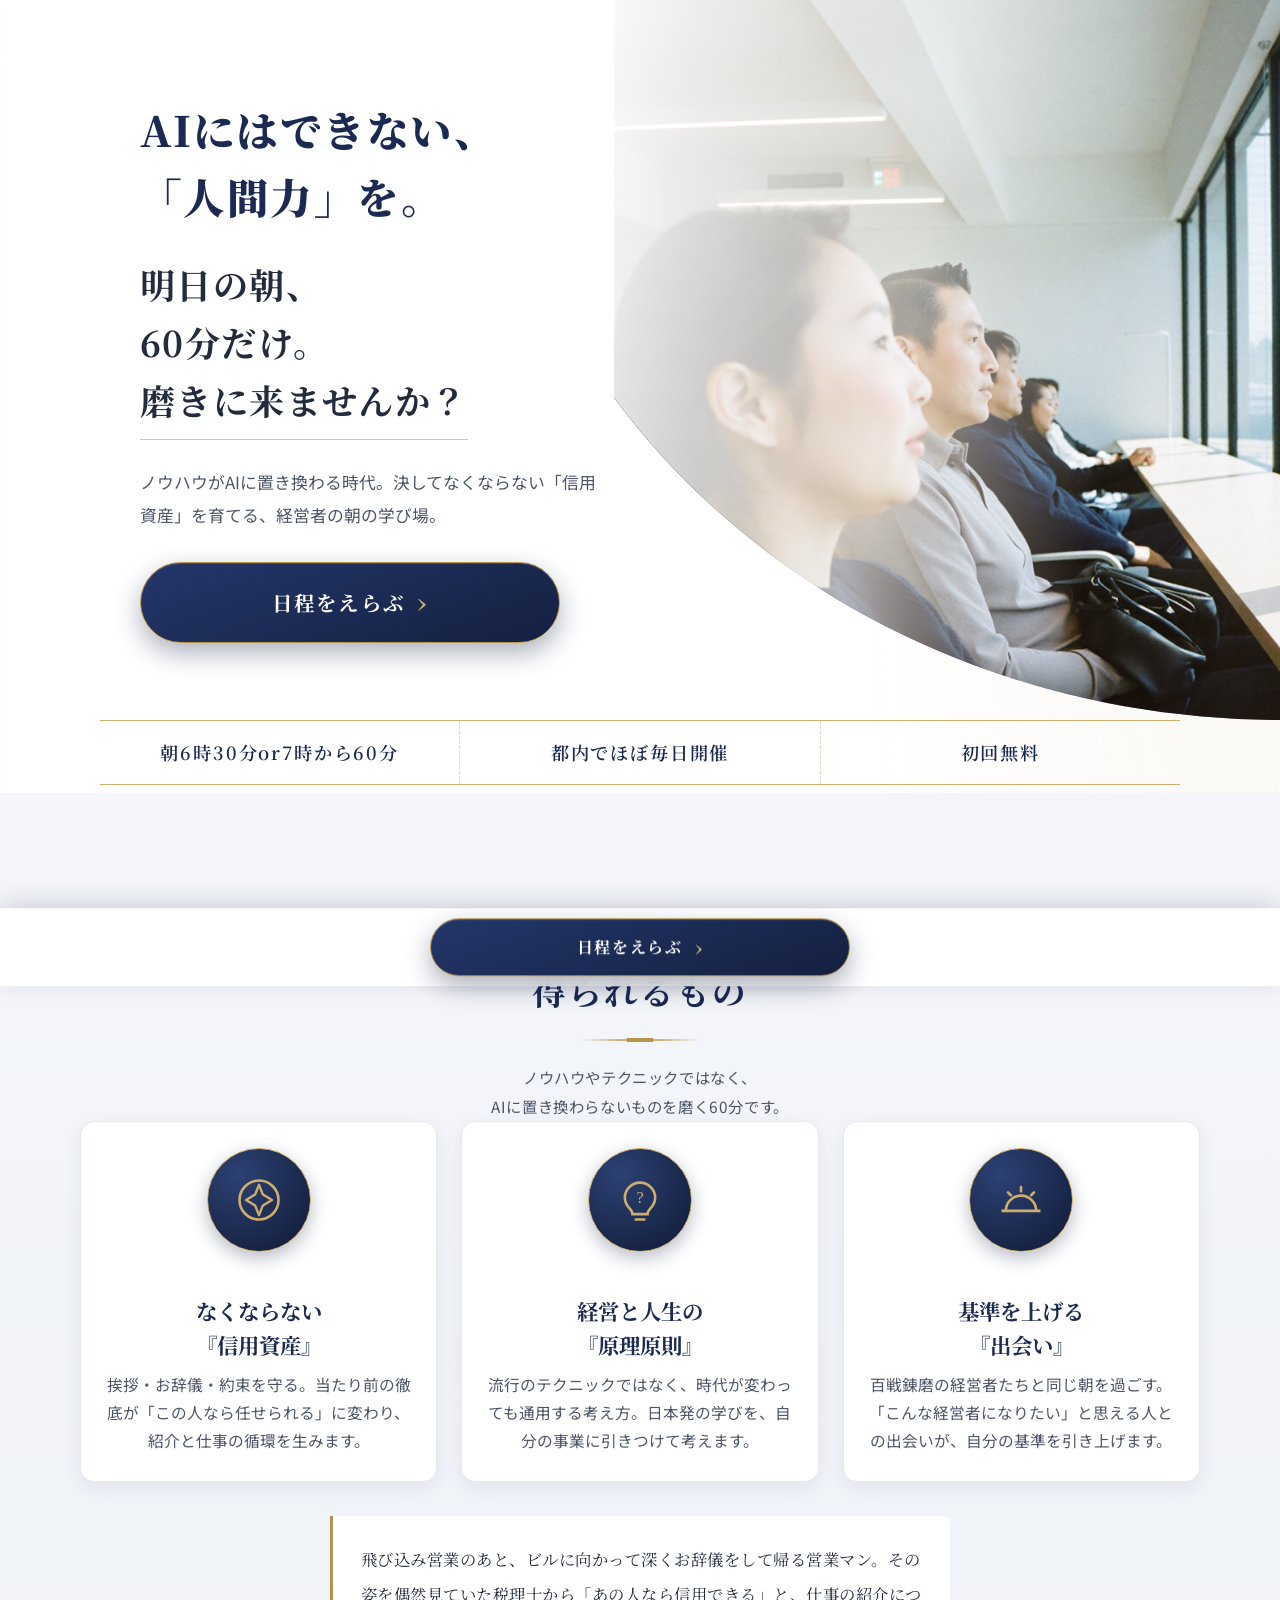
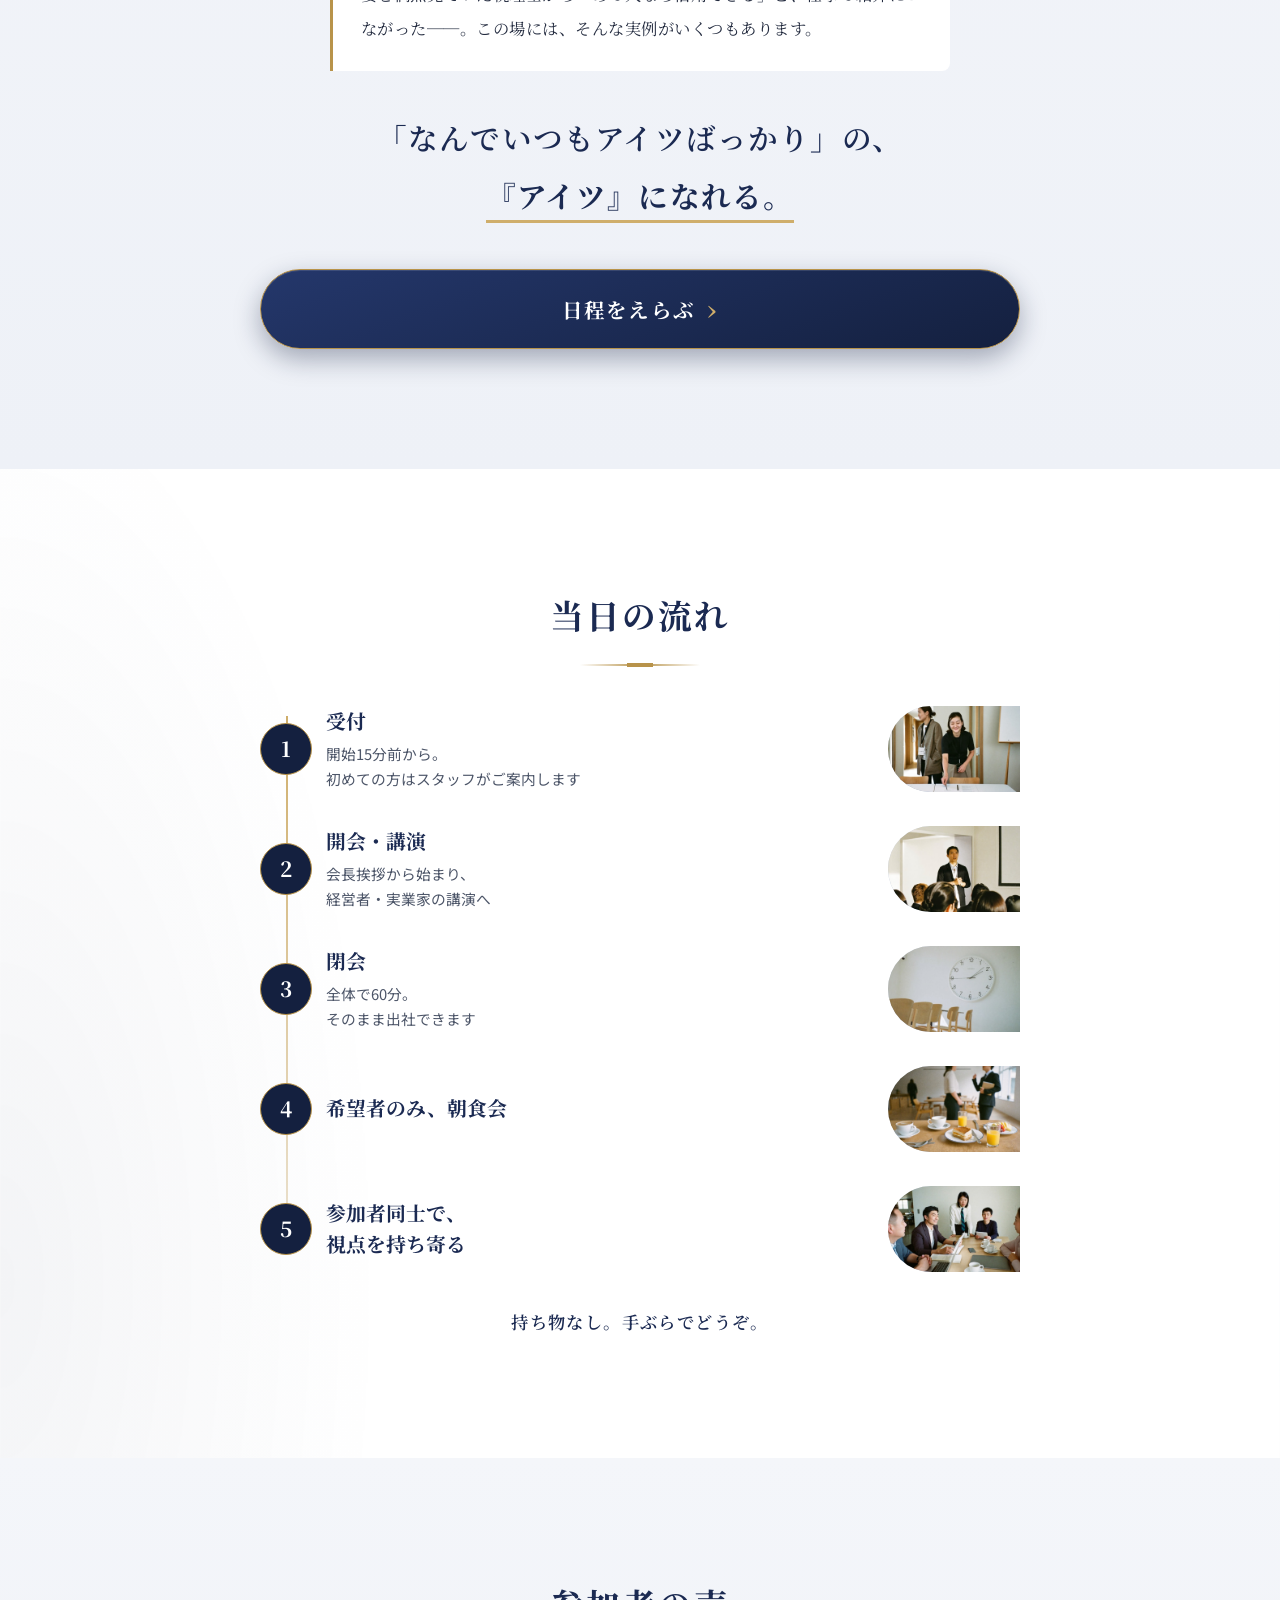
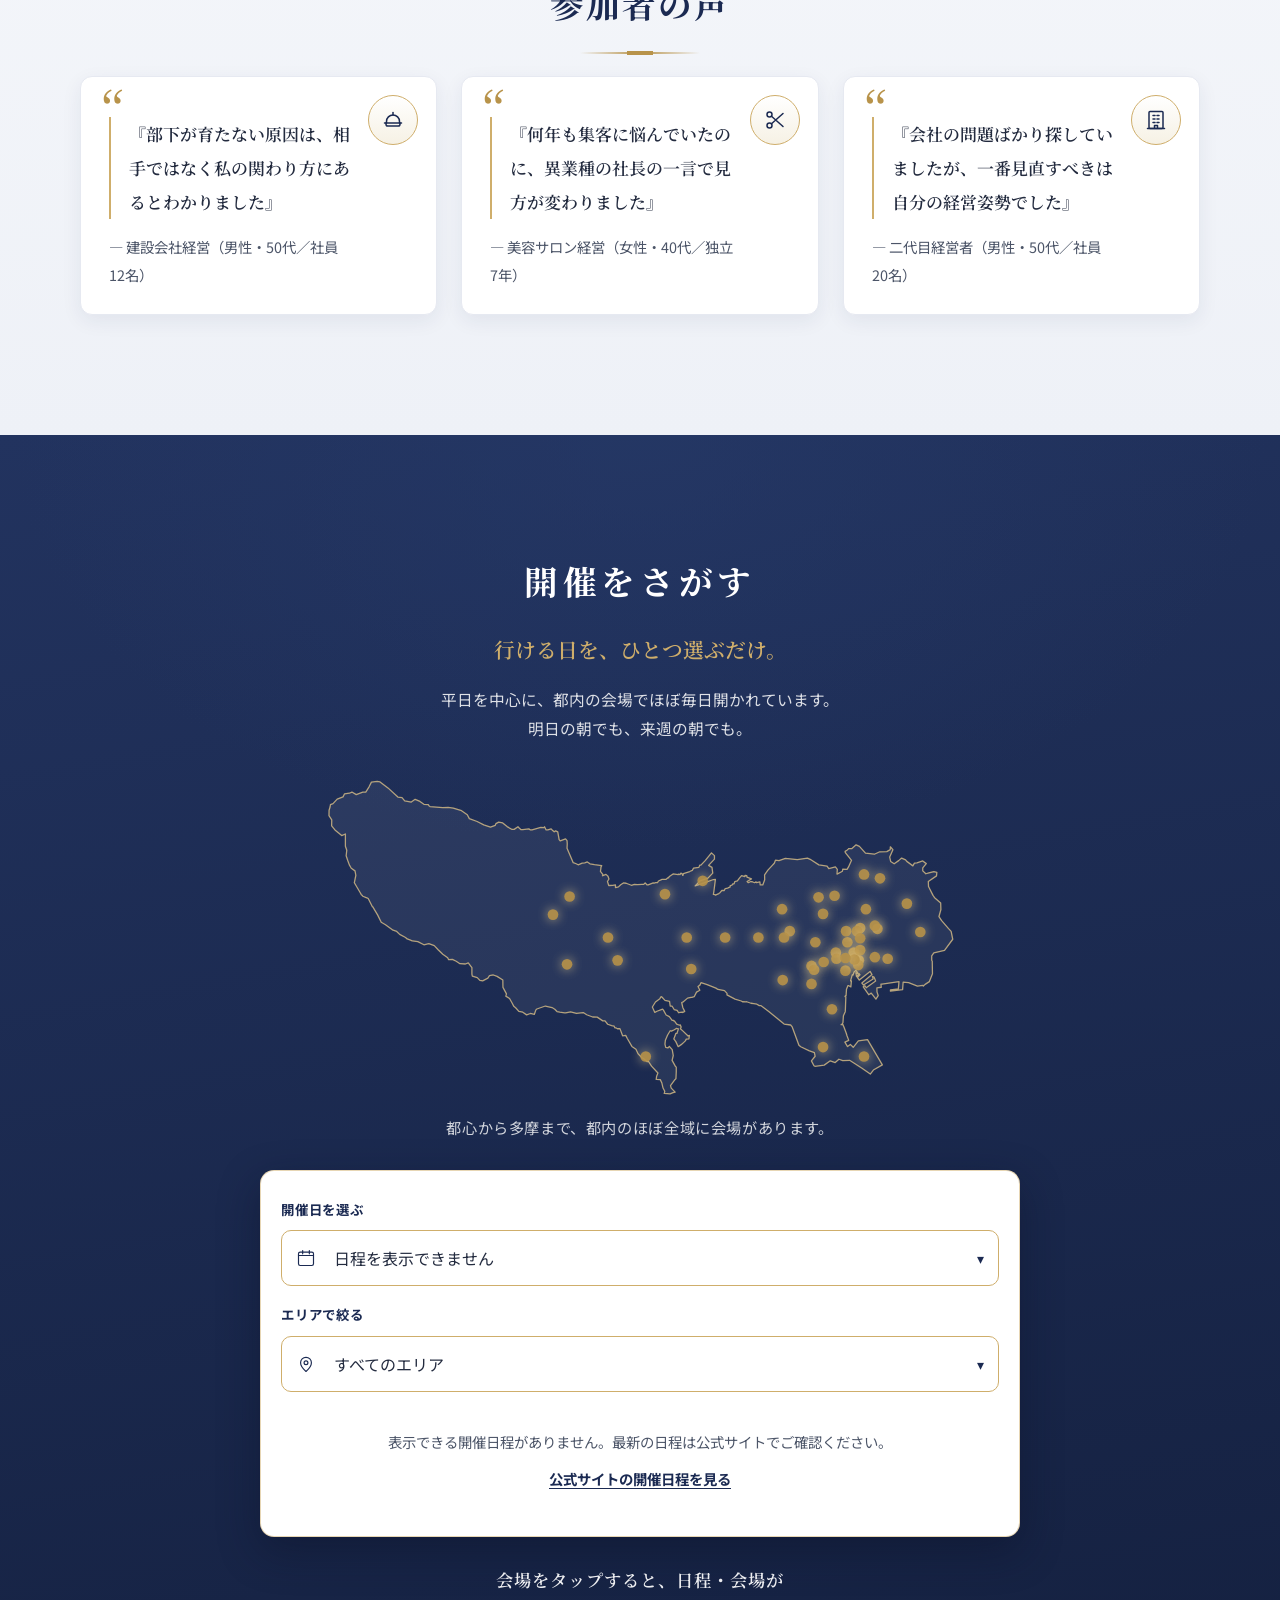
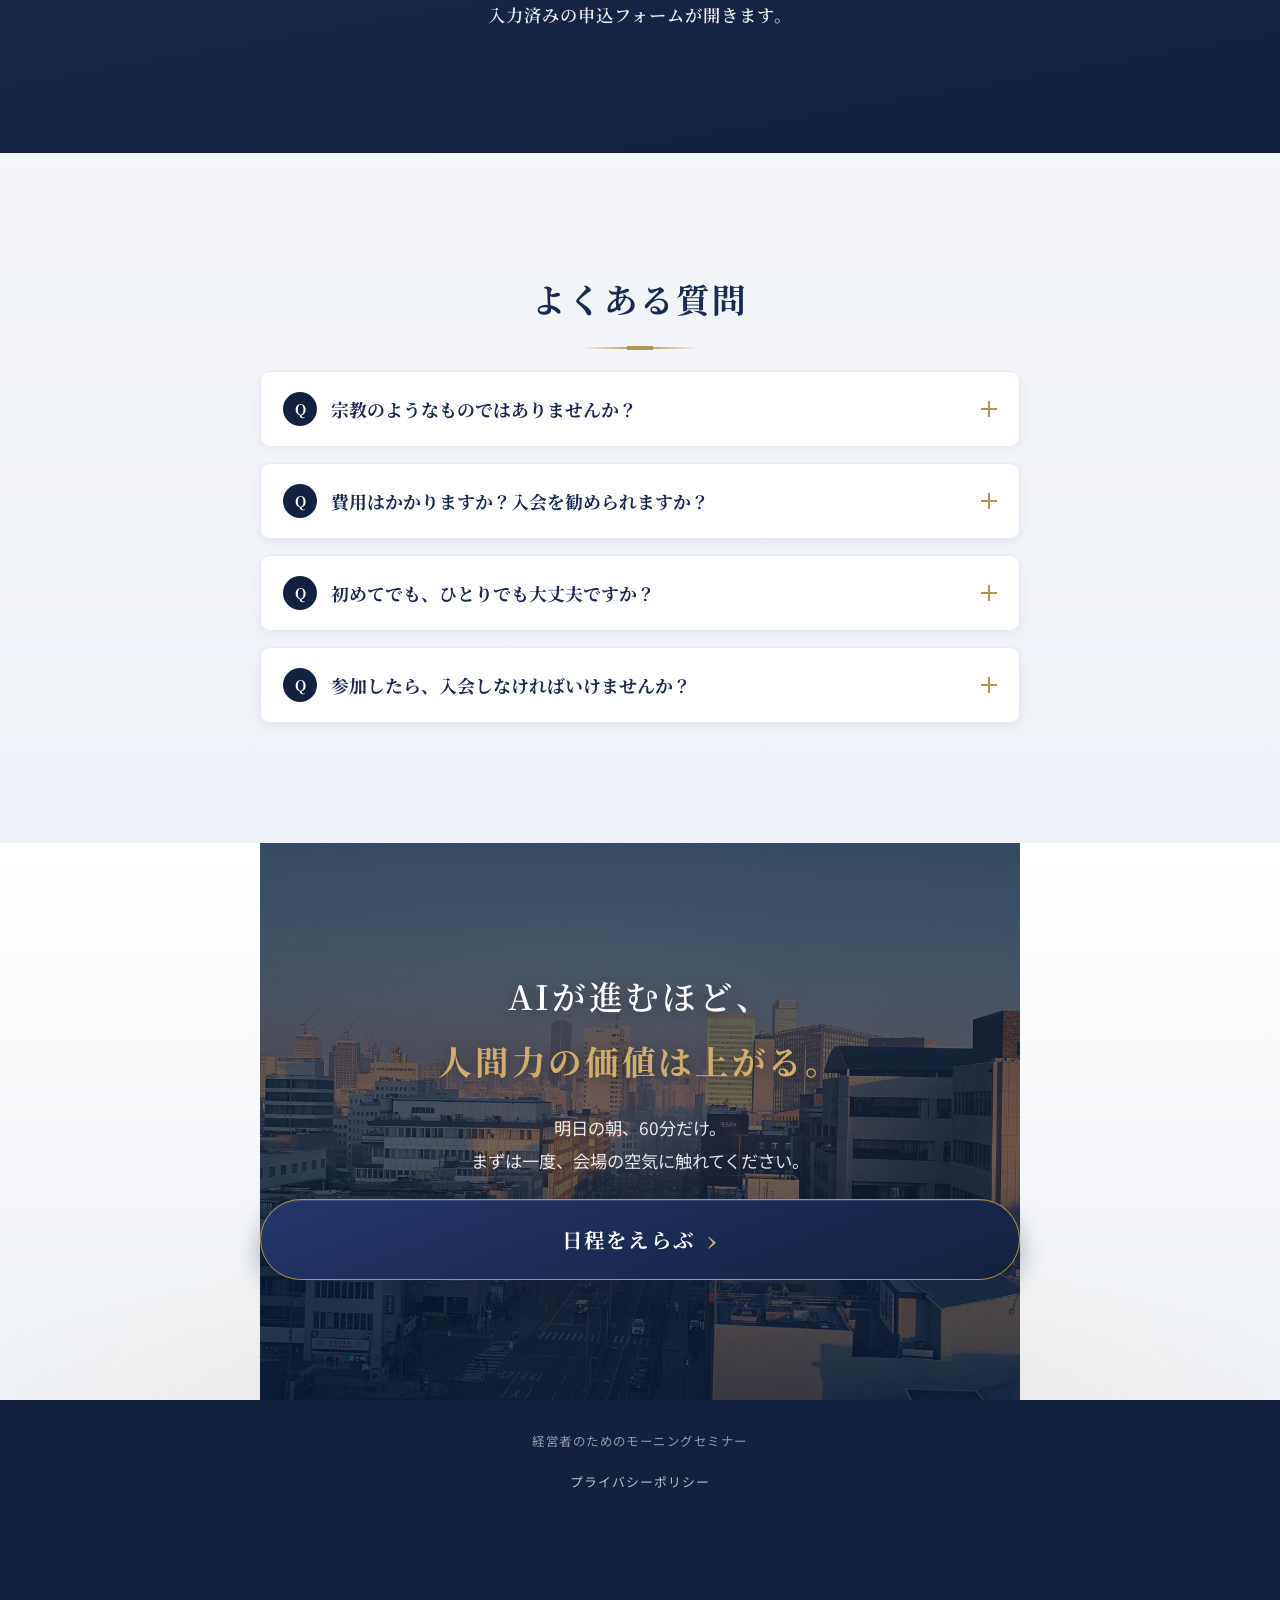
==== commit c139d19d: "LP更新 2026-10-03 23:16" ====
--- a/seminar/index.html
+++ b/seminar/index.html
@@ -16,7 +16,7 @@
 <link rel="preconnect" href="https://fonts.googleapis.com">
 <link rel="preconnect" href="https://fonts.gstatic.com" crossorigin>
 <link href="https://fonts.googleapis.com/css2?family=Noto+Sans+JP:wght@400;500;700&family=Noto+Serif+JP:wght@500;600;700;900&display=swap" rel="stylesheet">
-<link rel="stylesheet" href="css/style.css?v=12">
+<link rel="stylesheet" href="css/style.css?v=13">
 </head>
 <body>
 <div class="page">
@@ -245,7 +245,18 @@
 const list = document.getElementById('venueList');
 let byDate = new Map();
 let prefillTemplate = '';   // data/form-config.json から読み込み（__DATE__/__VENUE__入りのGoogleフォームURL）
+let scheduleUrl = '';       // data/form-config.json の schedule_url（未設定なら同じフォルダの data/schedule.json を読む）
 let scheduleYear = new Date().getFullYear();
+
+// 開催データの文字をHTMLとして解釈させない
+const esc = s => String(s == null ? '' : s).replace(/[&<>"']/g, c => ({'&': '&amp;', '<': '&lt;', '>': '&gt;', '"': '&quot;', "'": '&#39;'}[c]));
+
+// 日程を表示できない時の案内先（公式サイトの開催一覧）
+const OFFICIAL_SCHEDULE = 'https://tokyo-rinri.net/ms/';
+function showOfficialLink(message) {
+  sel.innerHTML = '<option>日程を表示できません</option>';
+  list.innerHTML = `<p class="venue-empty">${message}<br><a href="${OFFICIAL_SCHEDULE}" target="_blank" rel="noopener">公式サイトの開催日程を見る</a></p>`;
+}
 
 // 会場タップ時のフォームURLを組み立てる
 function formUrl(v) {
@@ -280,11 +291,11 @@
     ? venues.map(v => `
       <a class="venue" href="${formUrl(v)}"${prefillTemplate ? ' target="_blank" rel="noopener"' : ' data-noform'}>
         <span class="v-icon" aria-hidden="true"><svg viewBox="0 0 24 24"><path d="M4 20V9l8-5 8 5v11" fill="none" stroke="currentColor" stroke-width="1.4" stroke-linejoin="round"/><path d="M2 20h20M9 20v-6h6v6" fill="none" stroke="currentColor" stroke-width="1.4"/></svg></span>
-        <span class="v-body"><b>${v.venue || v.kai}</b><small>${areaLabel(v.kai)}${v.title ? '｜テーマ: ' + v.title : ''}</small></span>
-        <span class="v-time"><svg viewBox="0 0 24 24" aria-hidden="true"><circle cx="12" cy="12" r="9" fill="none" stroke="currentColor" stroke-width="1.4"/><path d="M12 7v5l3.2 2" fill="none" stroke="currentColor" stroke-width="1.4" stroke-linecap="round"/></svg>${v.time || ''}開始</span>
+        <span class="v-body"><b>${esc(v.venue || v.kai)}</b><small>${esc(areaLabel(v.kai))}${v.title ? '｜テーマ: ' + esc(v.title) : ''}</small></span>
+        <span class="v-time"><svg viewBox="0 0 24 24" aria-hidden="true"><circle cx="12" cy="12" r="9" fill="none" stroke="currentColor" stroke-width="1.4"/><path d="M12 7v5l3.2 2" fill="none" stroke="currentColor" stroke-width="1.4" stroke-linecap="round"/></svg>${esc(v.time)}開始</span>
         <span class="chev" aria-hidden="true">›</span>
       </a>`).join('')
-    : `<p class="venue-empty">${area ? 'この日の「' + area + '」エリアでの開催はありません。日付かエリアを変えてみてください。' : 'この日の開催はありません。別の日を選んでください。'}</p>`;
+    : `<p class="venue-empty">${area ? 'この日の「' + esc(area) + '」エリアでの開催はありません。日付かエリアを変えてみてください。' : 'この日の開催はありません。別の日を選んでください。'}</p>`;
 }
 
 // フォーム未設定時は会場タップを無効化
@@ -318,13 +329,16 @@
 // フォーム設定（prefill_template）を読み込んでから開催データを描画
 fetch('data/form-config.json', {cache: 'no-store'})
   .then(r => r.json())
-  .then(c => { prefillTemplate = (c.prefill_template || '').trim(); })
+  .then(c => { prefillTemplate = (c.prefill_template || '').trim(); scheduleUrl = (c.schedule_url || '').trim(); })
   .catch(() => {})
   .finally(() => loadSchedule());
 
 function loadSchedule() {
-fetch('data/schedule.json', {cache: 'no-store'})
-  .then(r => r.json())
+const localData = 'data/schedule.json';
+// schedule_url が設定されていればそこから読み、失敗したら同フォルダのデータに切り替える
+fetch(scheduleUrl || localData, {cache: 'no-store'})
+  .then(r => { if (!r.ok) throw new Error('schedule ' + r.status); return r.json(); })
+  .catch(() => fetch(localData, {cache: 'no-store'}).then(r => r.json()))
   .then(d => {
     const fetched = new Date(d.fetched_at);
     const year = fetched.getFullYear();
@@ -339,6 +353,10 @@
       byDate.get(it.date).push(it);
     }
     for (const arr of byDate.values()) arr.sort(eastToWest);
+    if (byDate.size === 0) {
+      showOfficialLink('表示できる開催日程がありません。最新の日程は公式サイトでご確認ください。');
+      return;
+    }
 
     const areas = [...new Set(d.items.map(v => areaLabel(v.kai)))].sort((a, b) => (AREA_LON[b] ?? 139.75) - (AREA_LON[a] ?? 139.75) || a.localeCompare(b, 'ja'));
     for (const a of areas) {
@@ -353,8 +371,7 @@
     areaSel.addEventListener('change', () => { renderDateOptions(year); render(); });
   })
   .catch(() => {
-    sel.innerHTML = '<option>日程を読み込めませんでした</option>';
-    list.innerHTML = '<p class="venue-empty">開催データを読み込めませんでした。時間をおいて再度お試しください。</p>';
+    showOfficialLink('開催日程を読み込めませんでした。お手数ですが、公式サイトでご確認ください。');
   });
 }
 
--- a/seminar/css/style.css
+++ b/seminar/css/style.css
@@ -738,3 +738,6 @@
   .tk-map { max-width: 640px; }
   .tk-cap { font-size: 0.95rem; }
 }
+
+/* v13 日程を表示できない時の公式サイト案内 */
+.venue-empty a { display: inline-block; margin-top: 10px; color: var(--navy); font-weight: 700; text-decoration: underline; text-underline-offset: 3px; }
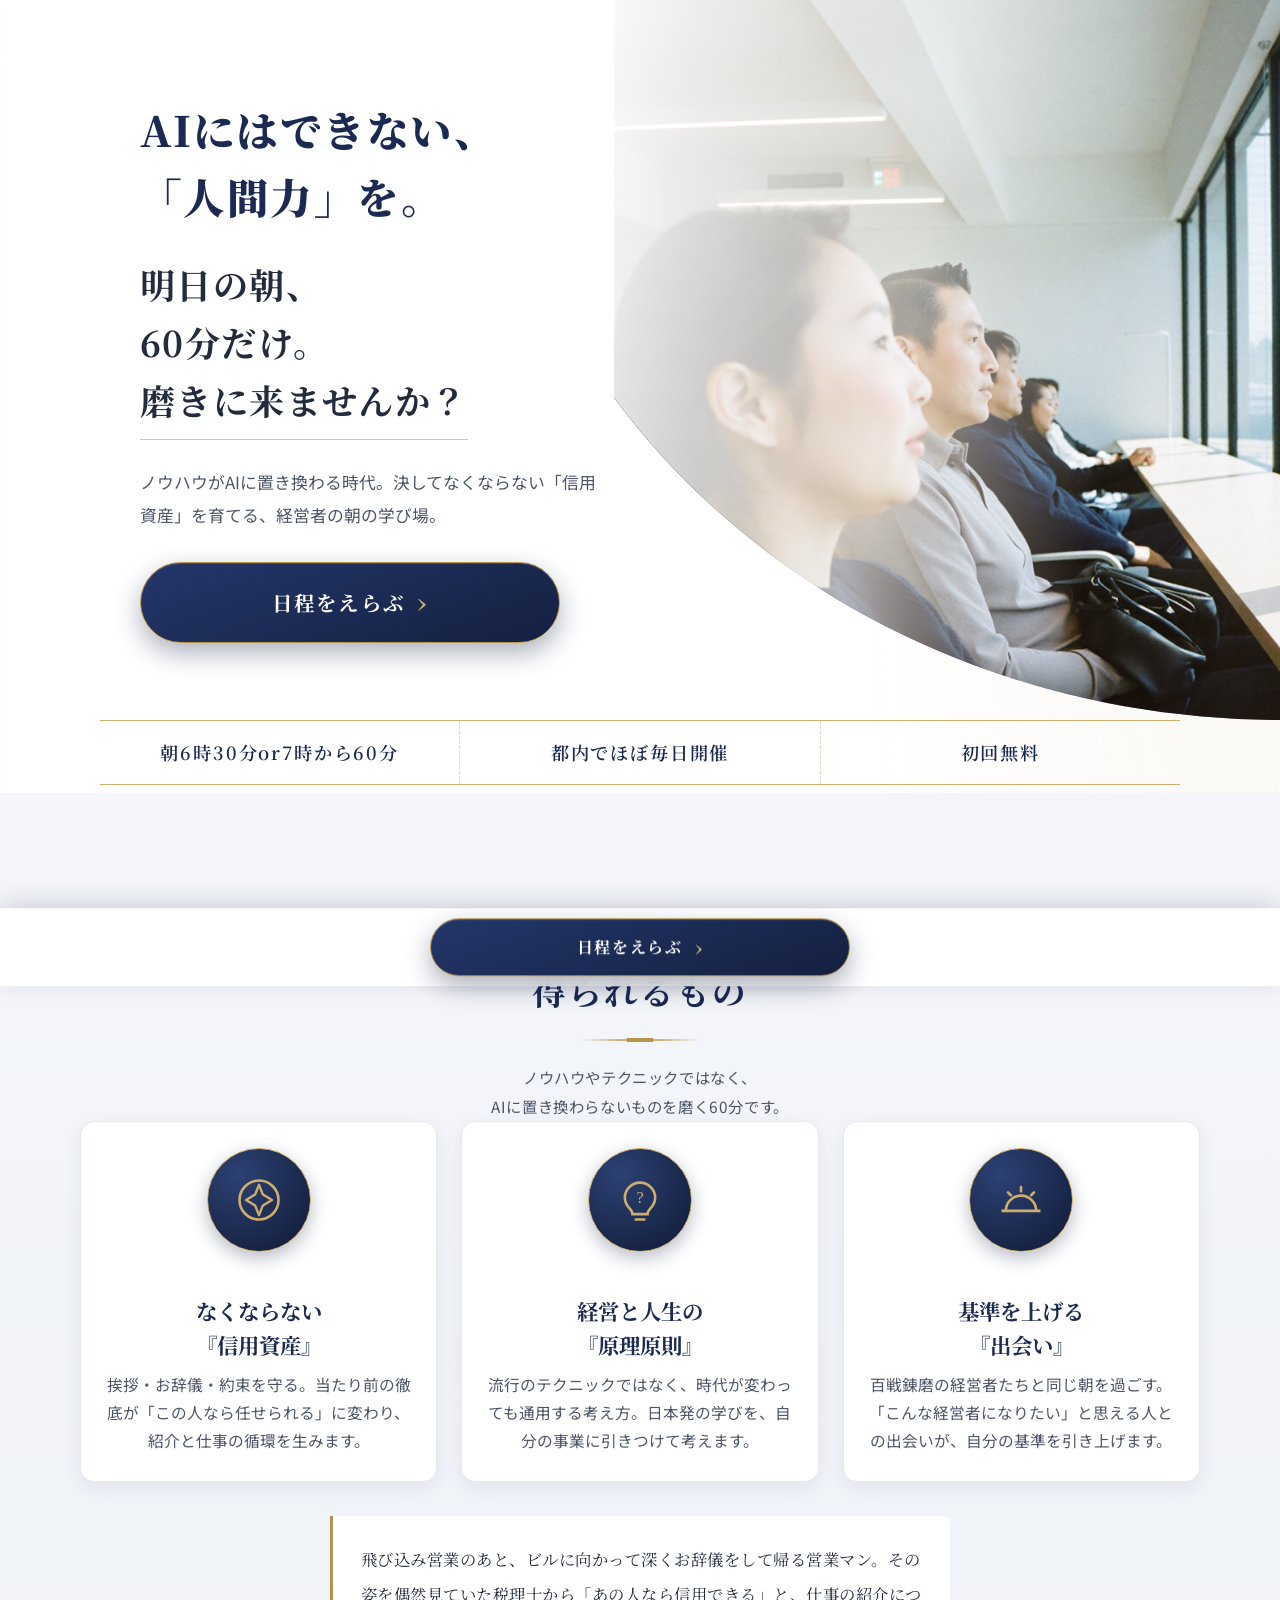
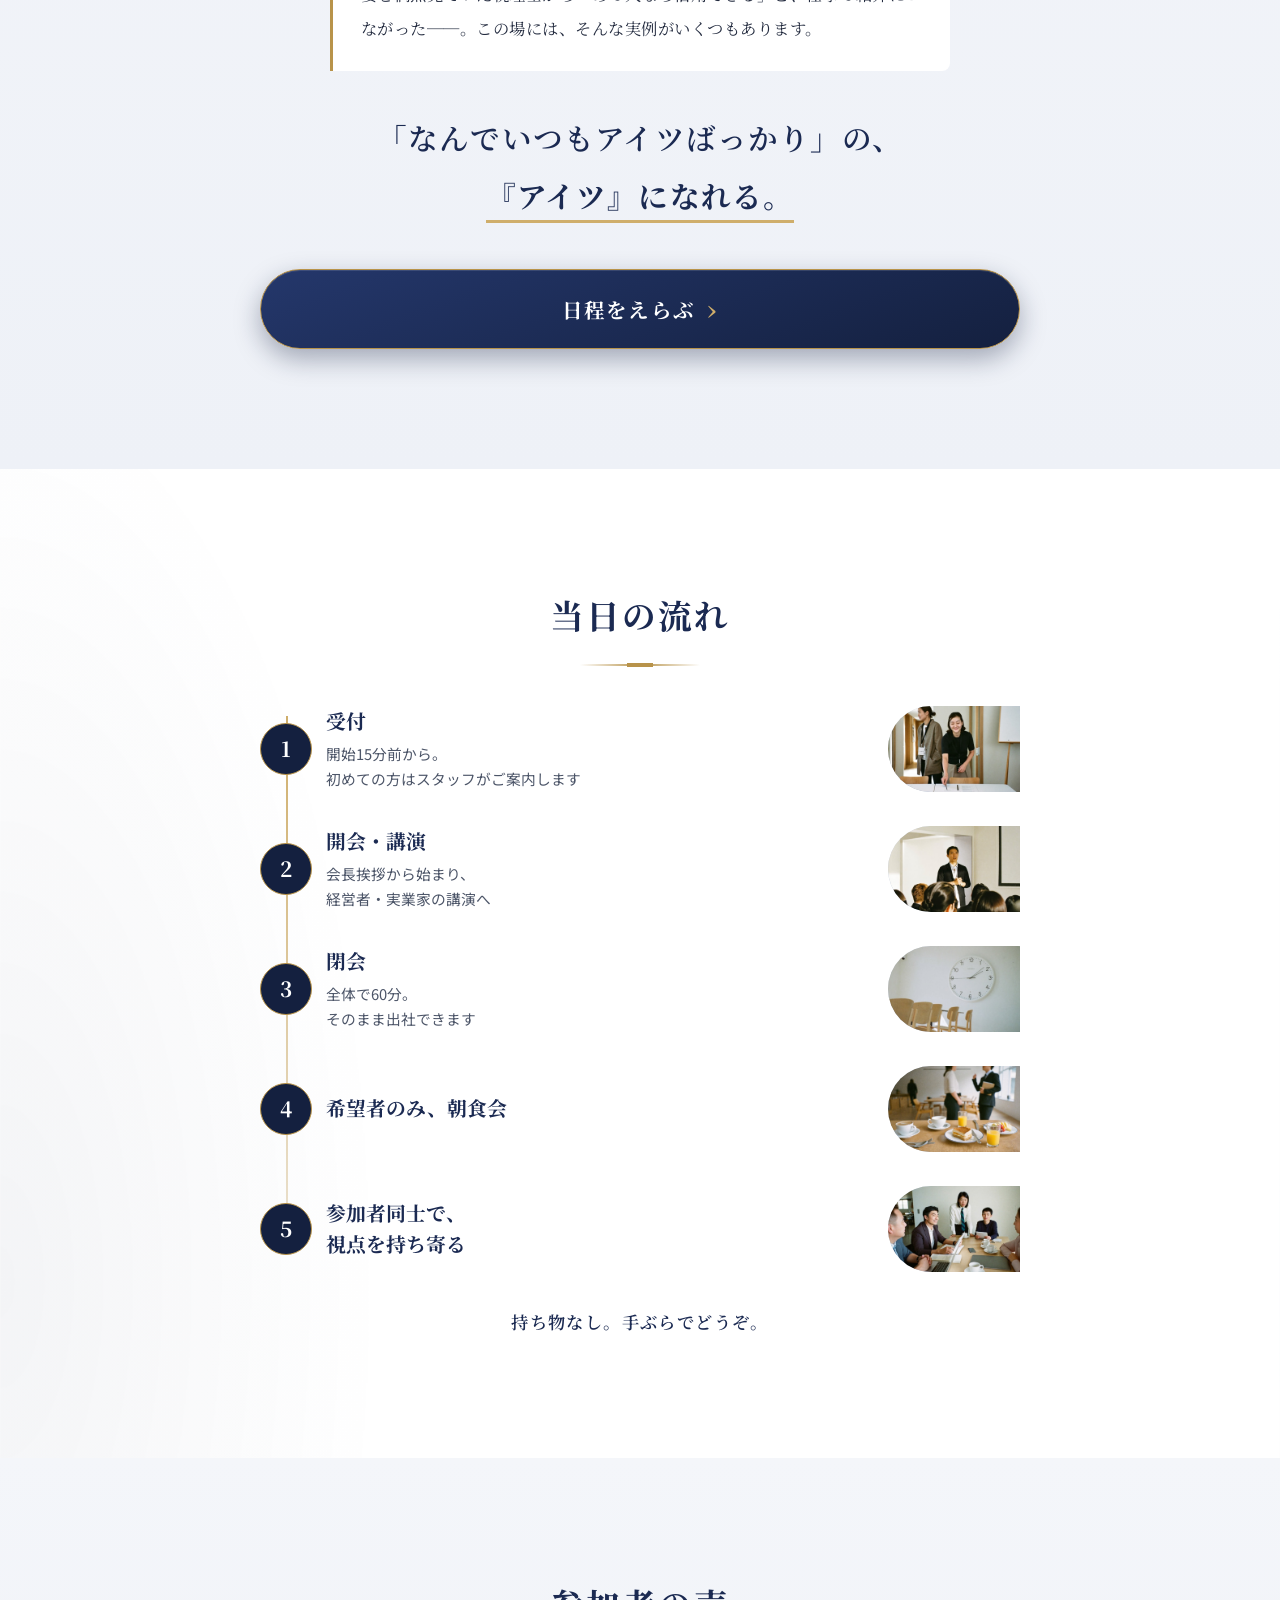
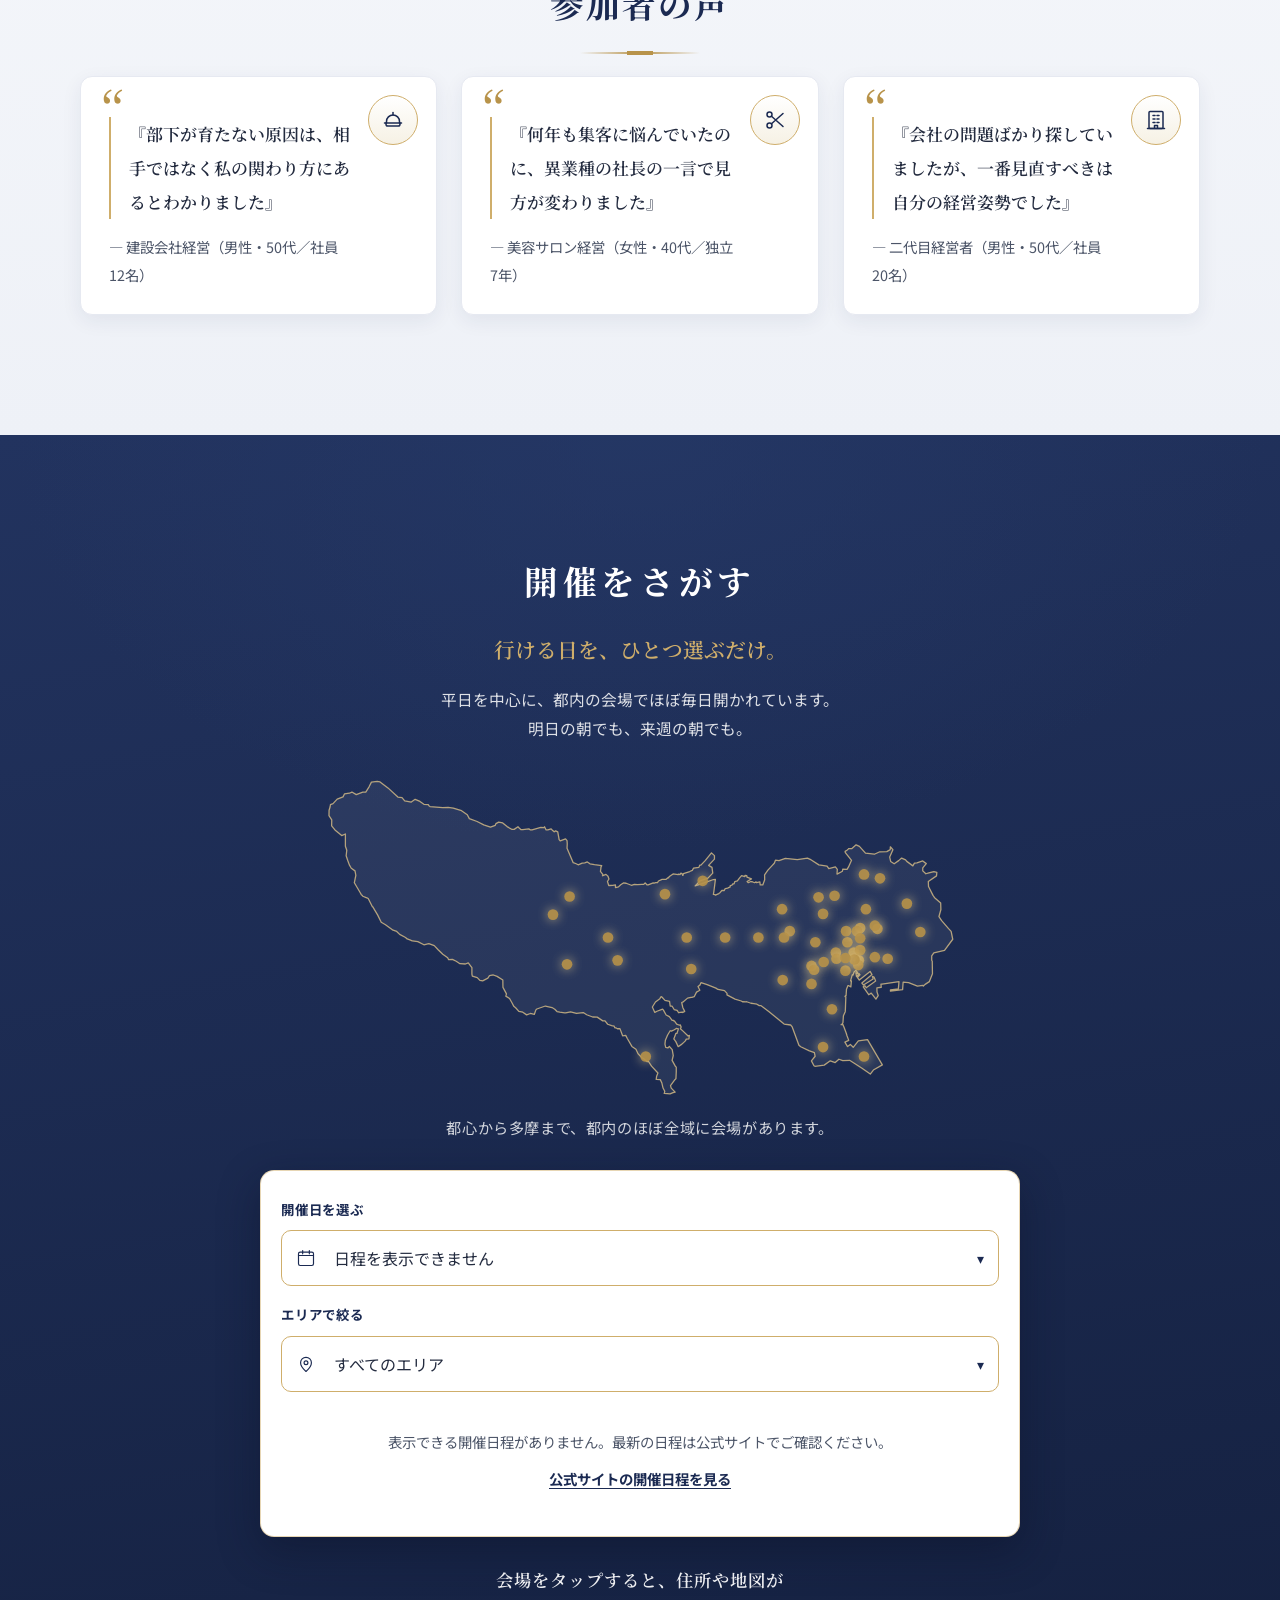
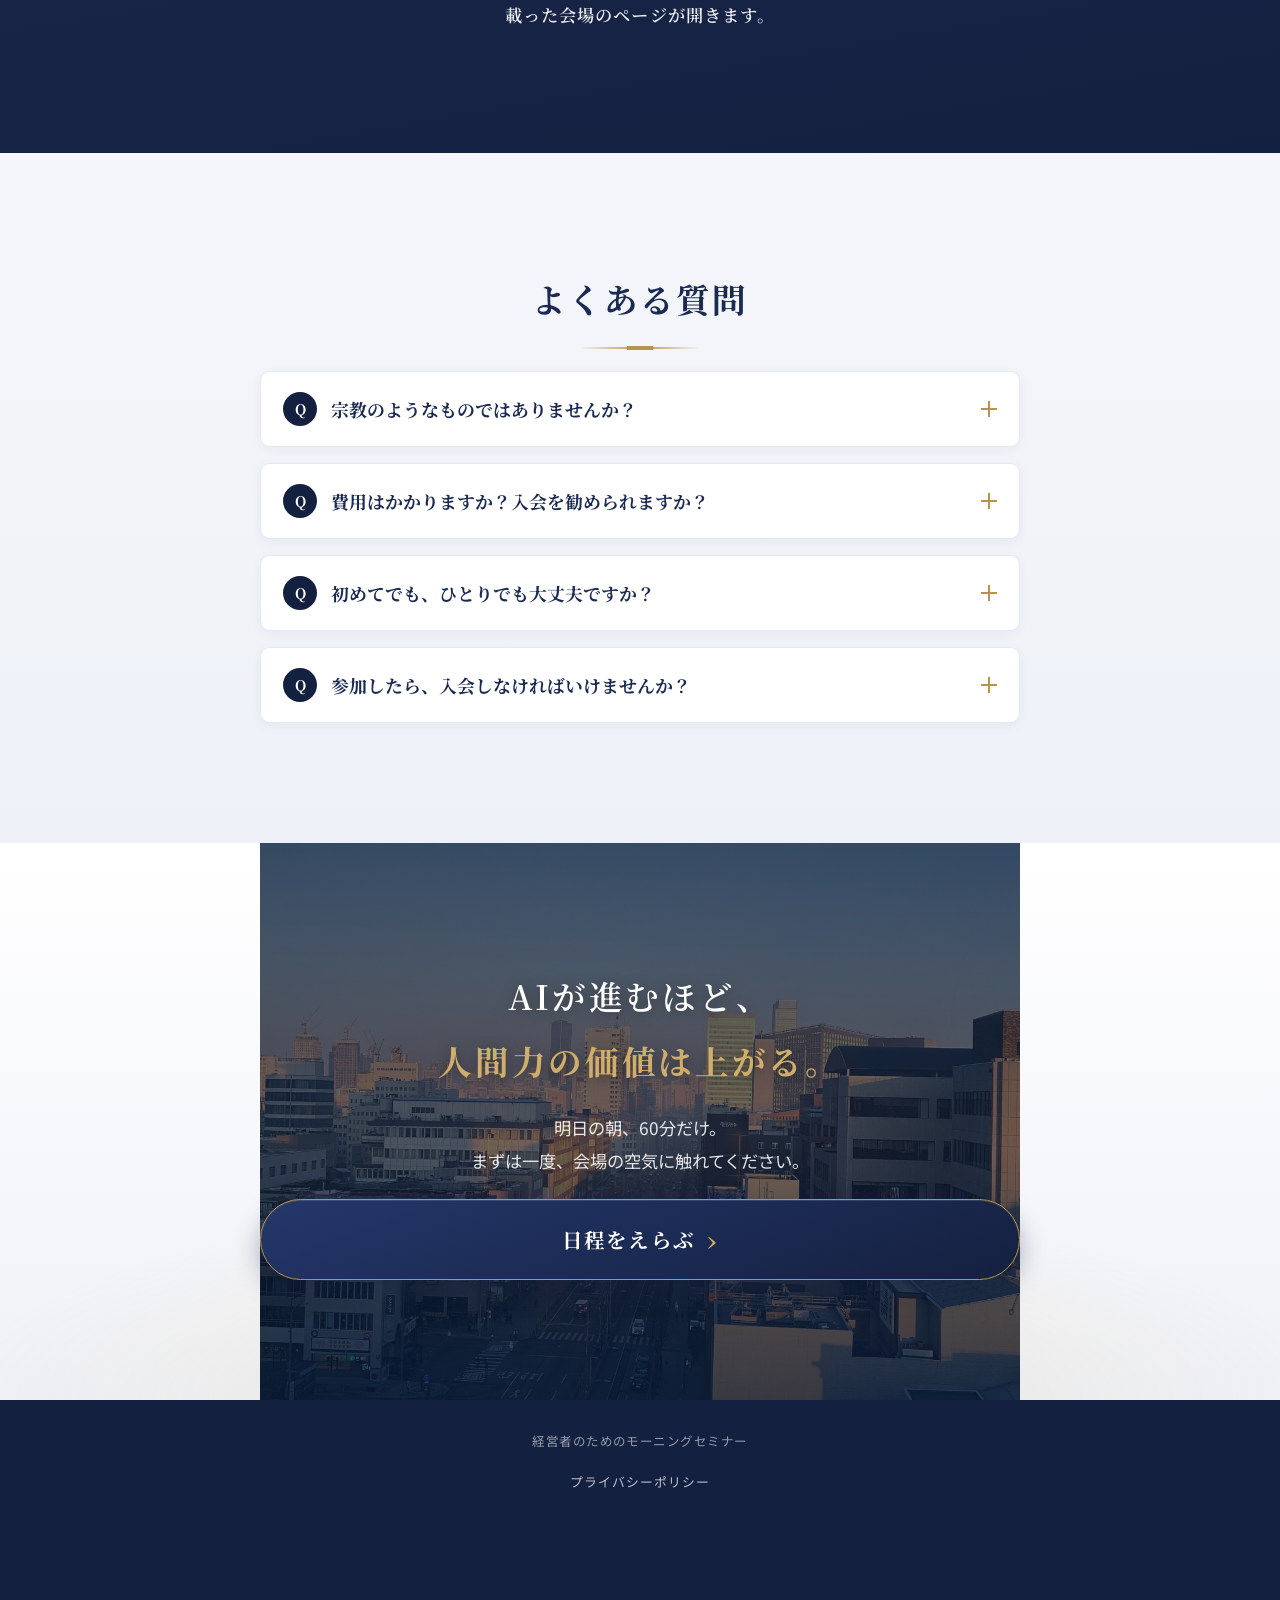
==== commit 8b382f81: "LP更新 2026-10-08 10:22" ====
--- a/seminar/index.html
+++ b/seminar/index.html
@@ -190,7 +190,7 @@
     <div class="venue-list" id="venueList" aria-live="polite"></div>
   </div>
 
-  <p class="tap-note">会場をタップすると、日程・会場が<br>入力済みの申込フォームが開きます。</p>
+  <p class="tap-note">会場をタップすると、住所や地図が<br>載った会場のページが開きます。</p>
 </section>
 
 <!-- ===== FAQ ===== -->
@@ -244,7 +244,6 @@
 const areaSel = document.getElementById('areaSelect');
 const list = document.getElementById('venueList');
 let byDate = new Map();
-let prefillTemplate = '';   // data/form-config.json から読み込み（__DATE__/__VENUE__入りのGoogleフォームURL）
 let scheduleUrl = '';       // data/form-config.json の schedule_url（未設定なら同じフォルダの data/schedule.json を読む）
 let scheduleYear = new Date().getFullYear();
 
@@ -258,15 +257,10 @@
   list.innerHTML = `<p class="venue-empty">${message}<br><a href="${OFFICIAL_SCHEDULE}" target="_blank" rel="noopener">公式サイトの開催日程を見る</a></p>`;
 }
 
-// 会場タップ時のフォームURLを組み立てる
-function formUrl(v) {
-  if (!prefillTemplate) return '#';
-  const [m, day] = v.date.split('/').map(Number);
-  const dateStr = `${scheduleYear}年${m}月${day}日（${v.weekday || ''}）${v.time || ''}開始`;
-  const venueStr = `${v.kai}｜${v.venue || ''}`;
-  return prefillTemplate
-    .replace('__DATE__', encodeURIComponent(dateStr))
-    .replace('__VENUE__', encodeURIComponent(venueStr));
+// 会場をタップしたときの移動先: 単会のページ（公式サイト）。URLがない単会は単会一覧へ
+const TANKAI_LIST = 'https://tokyo-rinri.net/tani-list/';
+function kaiUrl(v) {
+  return /^https:\/\/tokyo-rinri\.net\/[A-Za-z0-9\/_.-]*$/.test(v.kai_url || '') ? v.kai_url : TANKAI_LIST;
 }
 
 // 単会名から地域ラベルを作る（表記方針: LP上は地域名で表示）
@@ -289,7 +283,7 @@
   const area = areaSel.value;
   list.innerHTML = venues.length
     ? venues.map(v => `
-      <a class="venue" href="${formUrl(v)}"${prefillTemplate ? ' target="_blank" rel="noopener"' : ' data-noform'}>
+      <a class="venue" href="${esc(kaiUrl(v))}" target="_blank" rel="noopener">
         <span class="v-icon" aria-hidden="true"><svg viewBox="0 0 24 24"><path d="M4 20V9l8-5 8 5v11" fill="none" stroke="currentColor" stroke-width="1.4" stroke-linejoin="round"/><path d="M2 20h20M9 20v-6h6v6" fill="none" stroke="currentColor" stroke-width="1.4"/></svg></span>
         <span class="v-body"><b>${esc(v.venue || v.kai)}</b><small>${esc(areaLabel(v.kai))}${v.title ? '｜テーマ: ' + esc(v.title) : ''}</small></span>
         <span class="v-time"><svg viewBox="0 0 24 24" aria-hidden="true"><circle cx="12" cy="12" r="9" fill="none" stroke="currentColor" stroke-width="1.4"/><path d="M12 7v5l3.2 2" fill="none" stroke="currentColor" stroke-width="1.4" stroke-linecap="round"/></svg>${esc(v.time)}開始</span>
@@ -297,11 +291,6 @@
       </a>`).join('')
     : `<p class="venue-empty">${area ? 'この日の「' + esc(area) + '」エリアでの開催はありません。日付かエリアを変えてみてください。' : 'この日の開催はありません。別の日を選んでください。'}</p>`;
 }
-
-// フォーム未設定時は会場タップを無効化
-list.addEventListener('click', e => {
-  if (e.target.closest('[data-noform]')) e.preventDefault();
-});
 
 // 日付の選択肢を更新（エリア選択時は該当日のみ会場数を再計算）
 function renderDateOptions(year) {
@@ -326,10 +315,10 @@
   }
 }
 
-// フォーム設定（prefill_template）を読み込んでから開催データを描画
+// 設定（開催データの読み込み先）を読み込んでから開催データを描画
 fetch('data/form-config.json', {cache: 'no-store'})
   .then(r => r.json())
-  .then(c => { prefillTemplate = (c.prefill_template || '').trim(); scheduleUrl = (c.schedule_url || '').trim(); })
+  .then(c => { scheduleUrl = (c.schedule_url || '').trim(); })
   .catch(() => {})
   .finally(() => loadSchedule());
 
